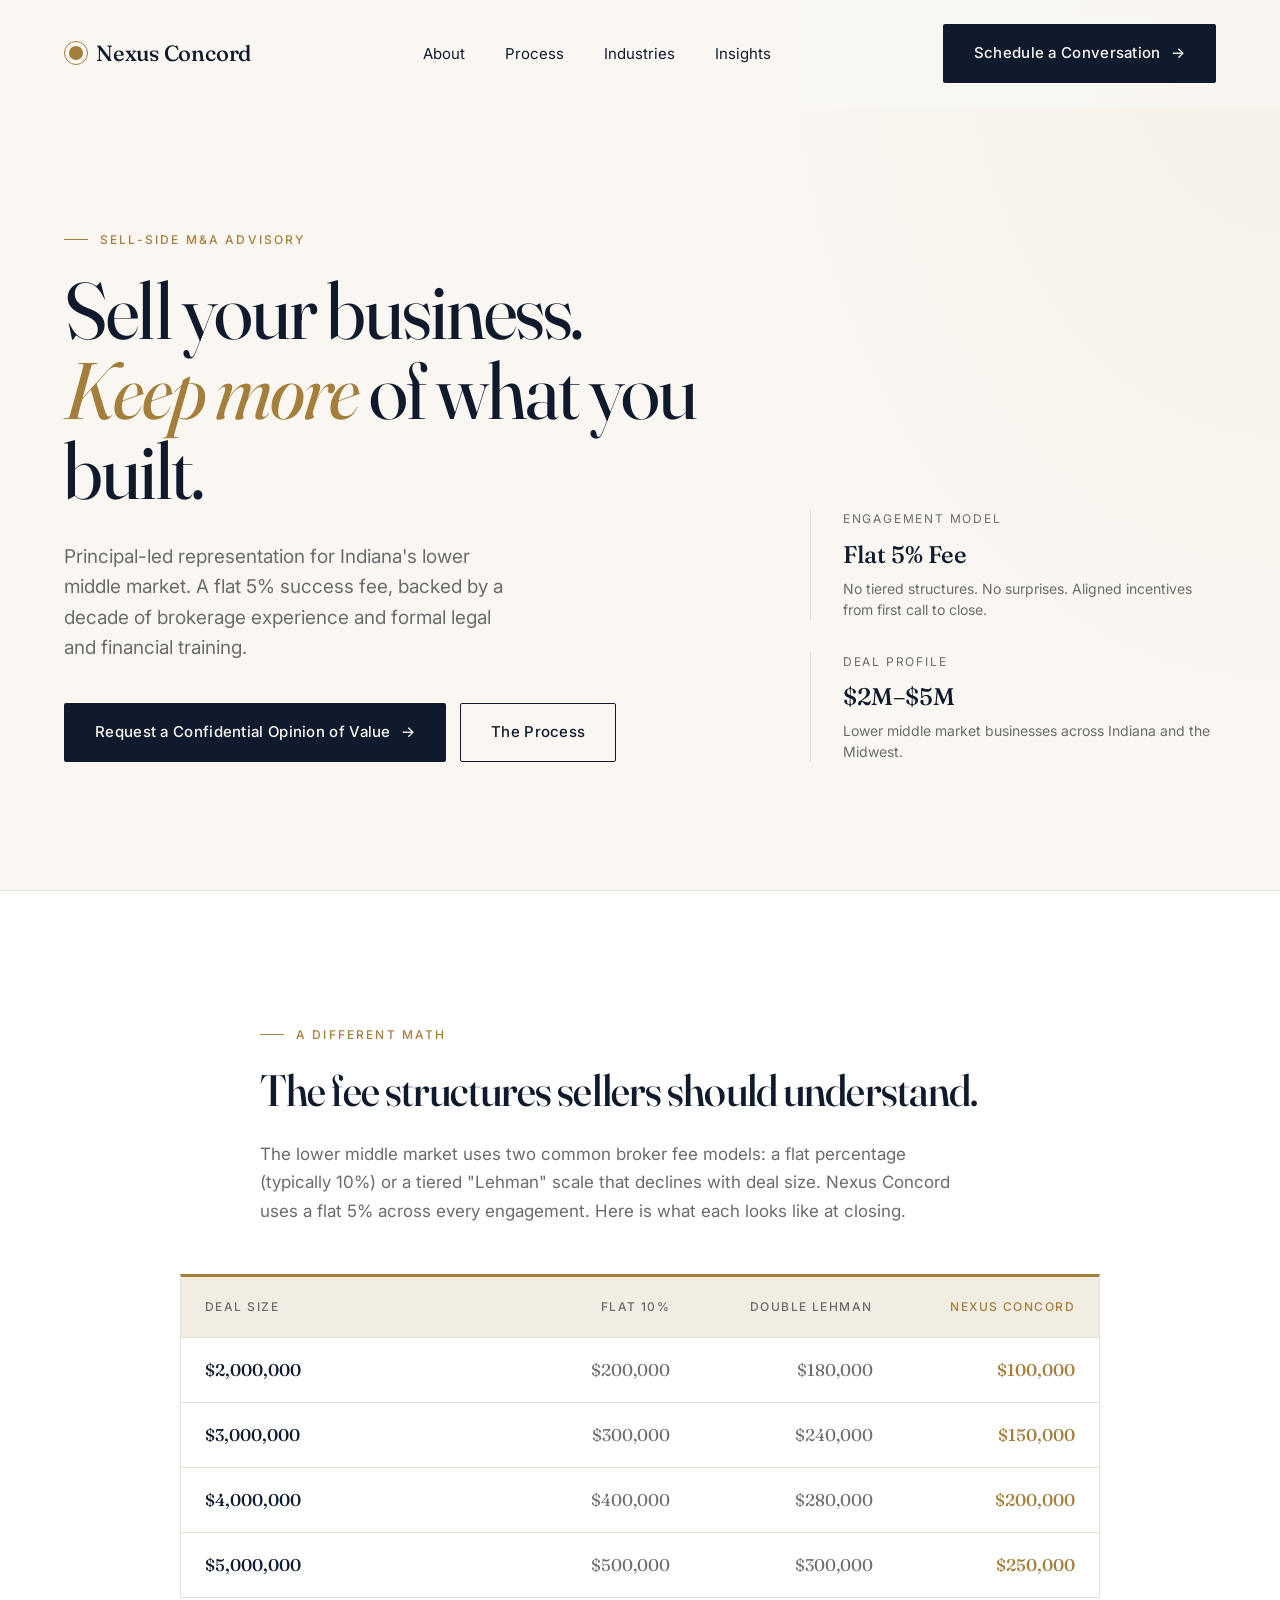
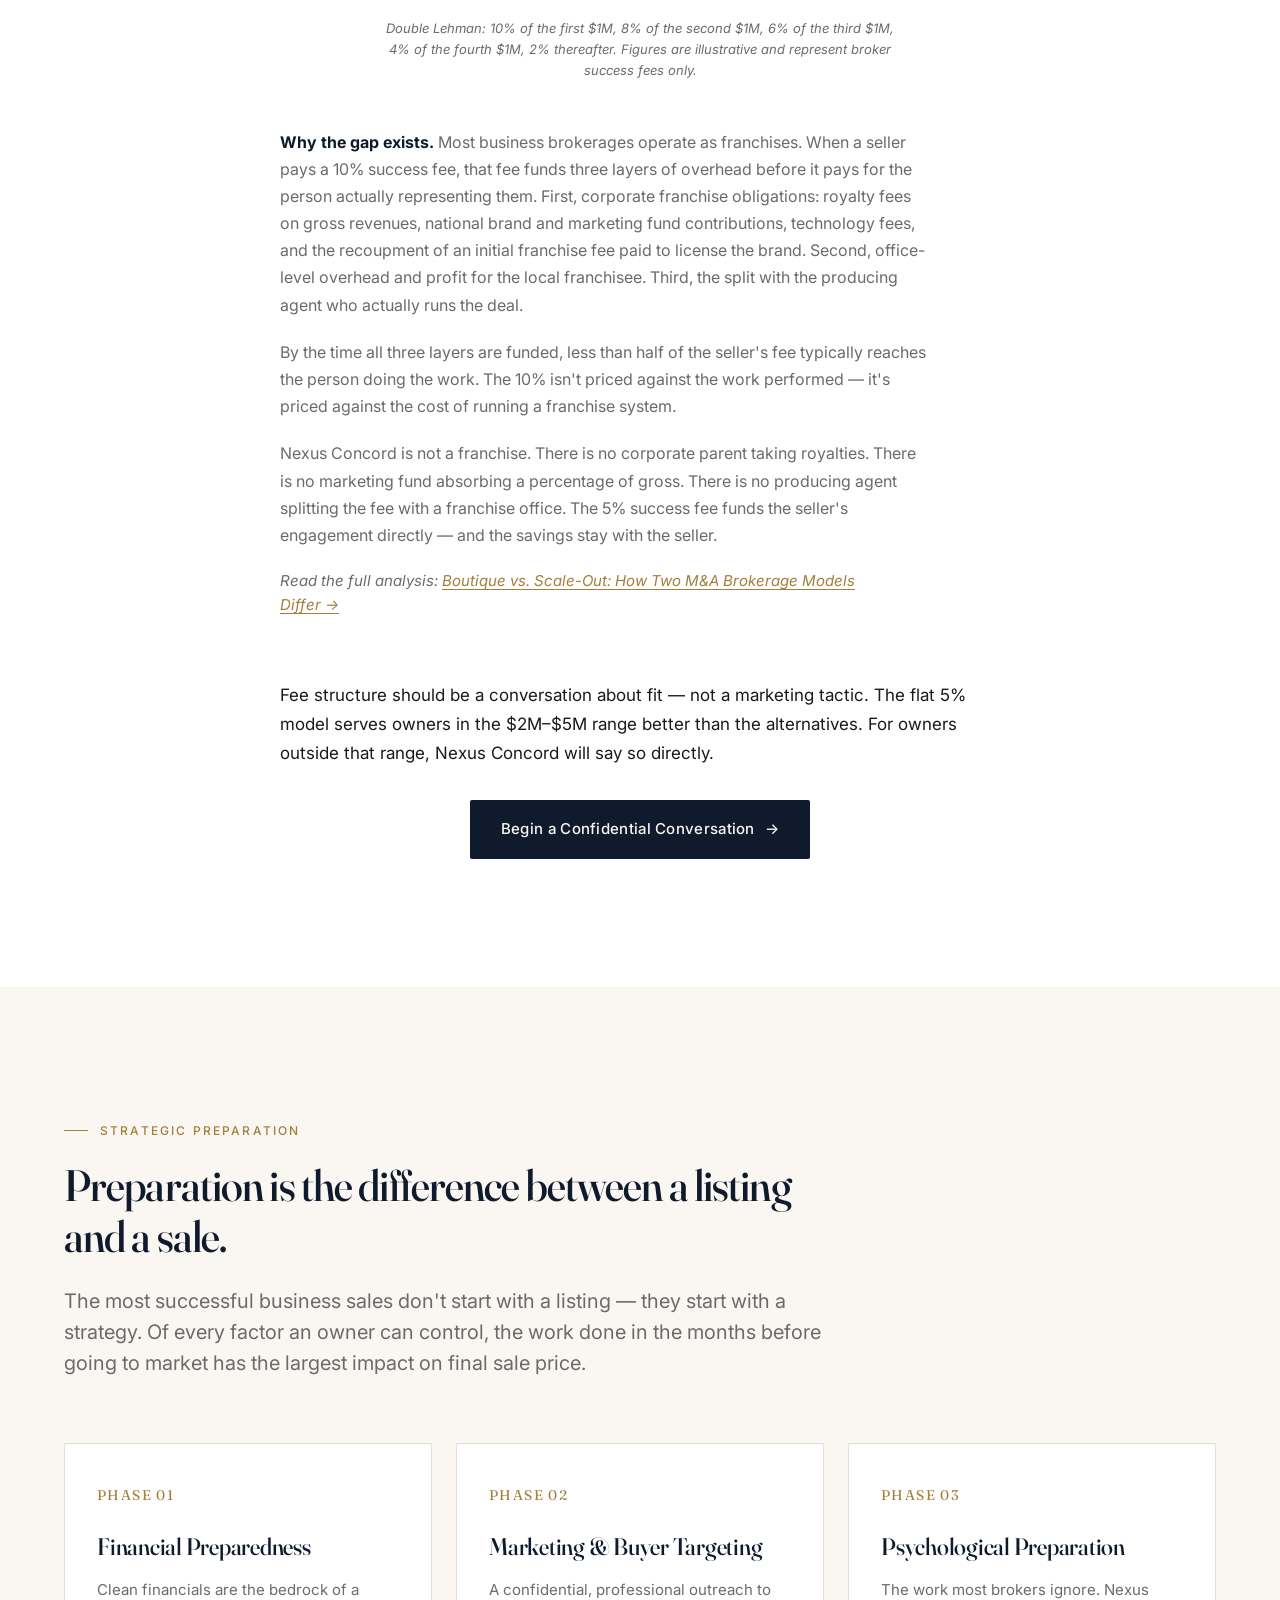
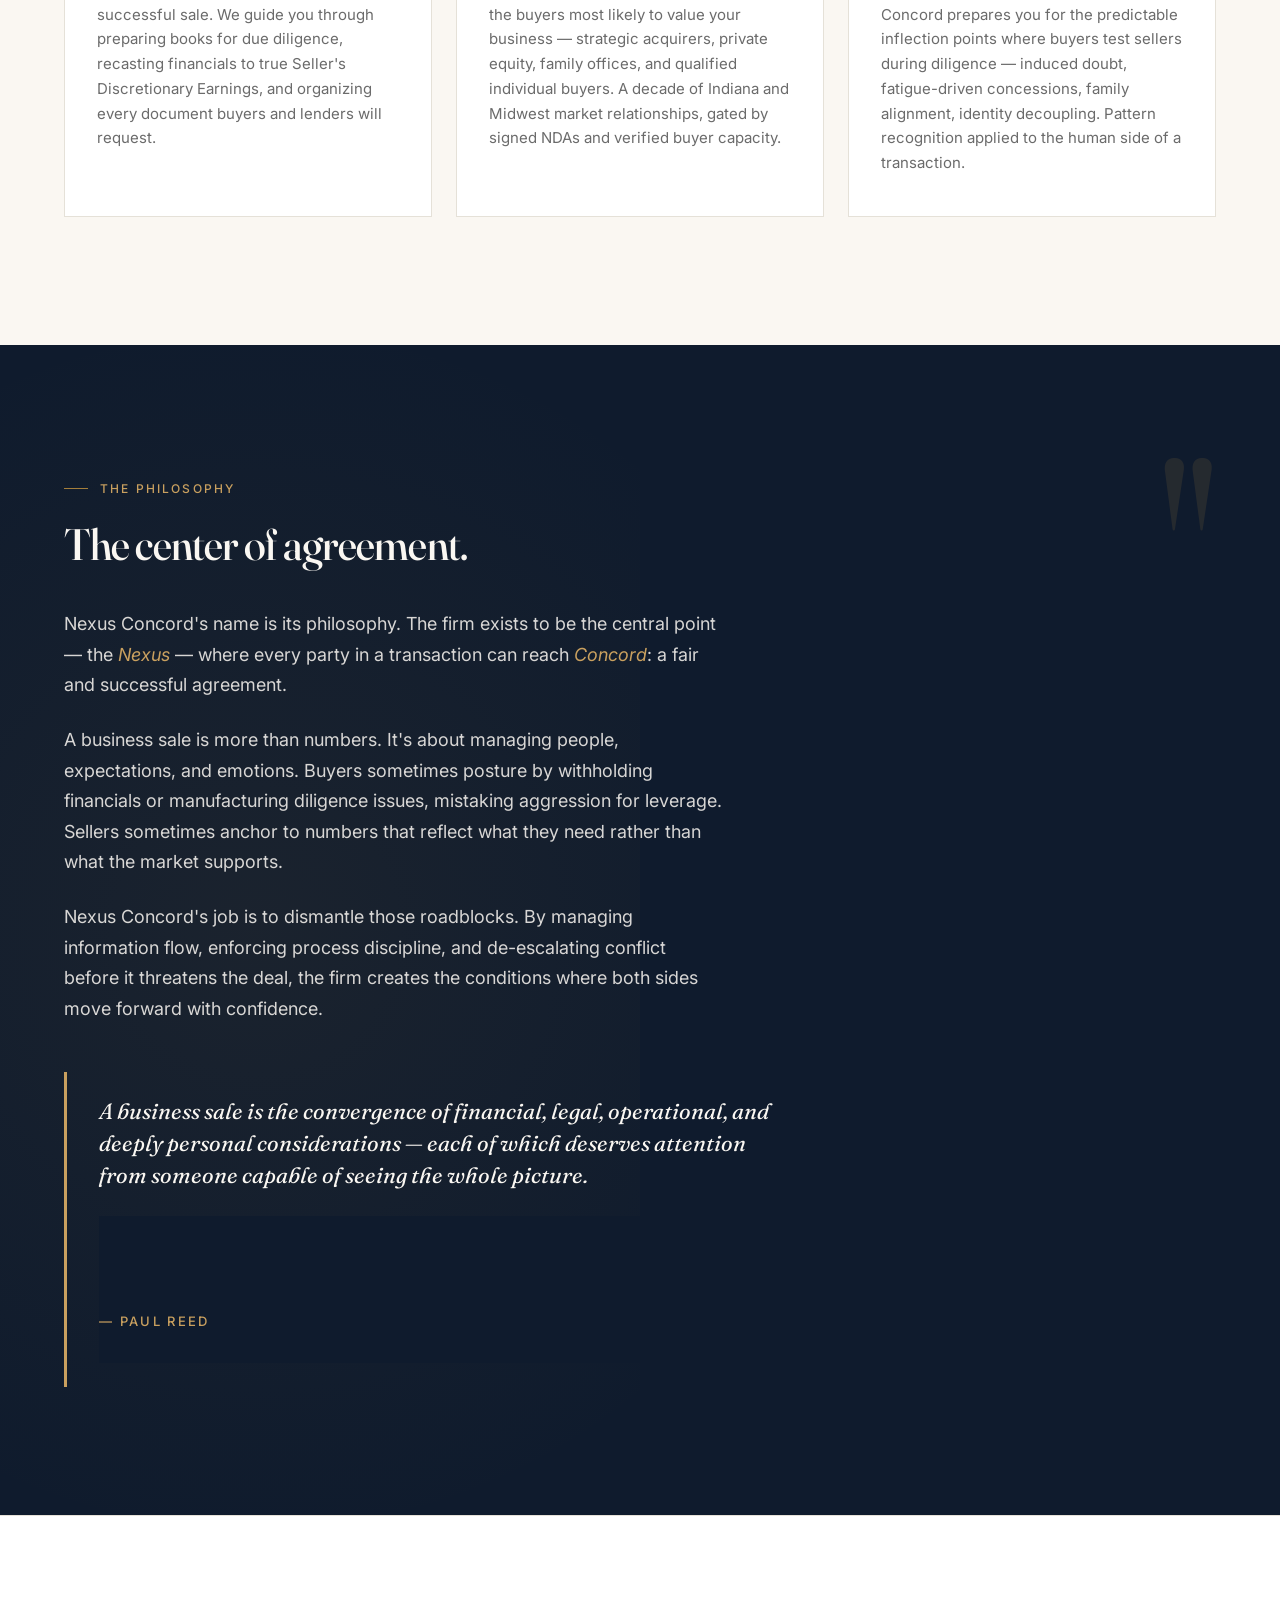
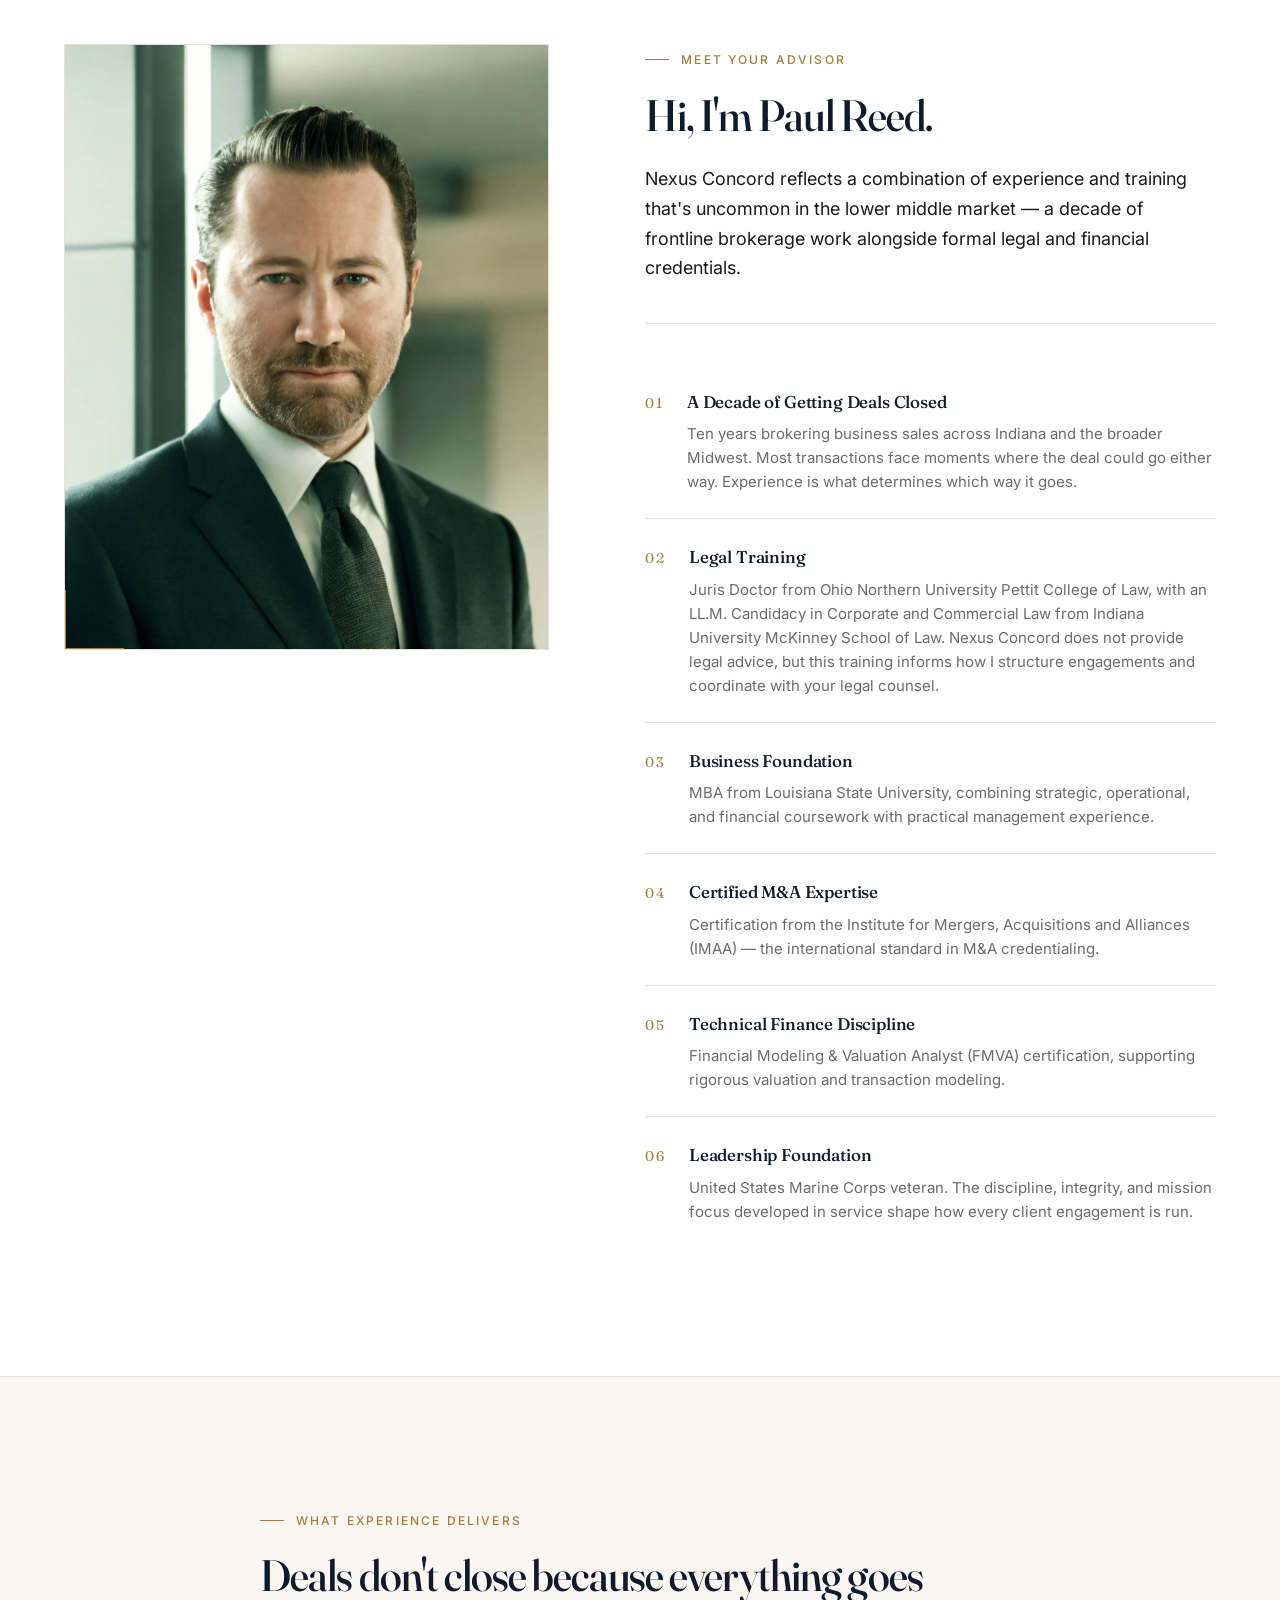
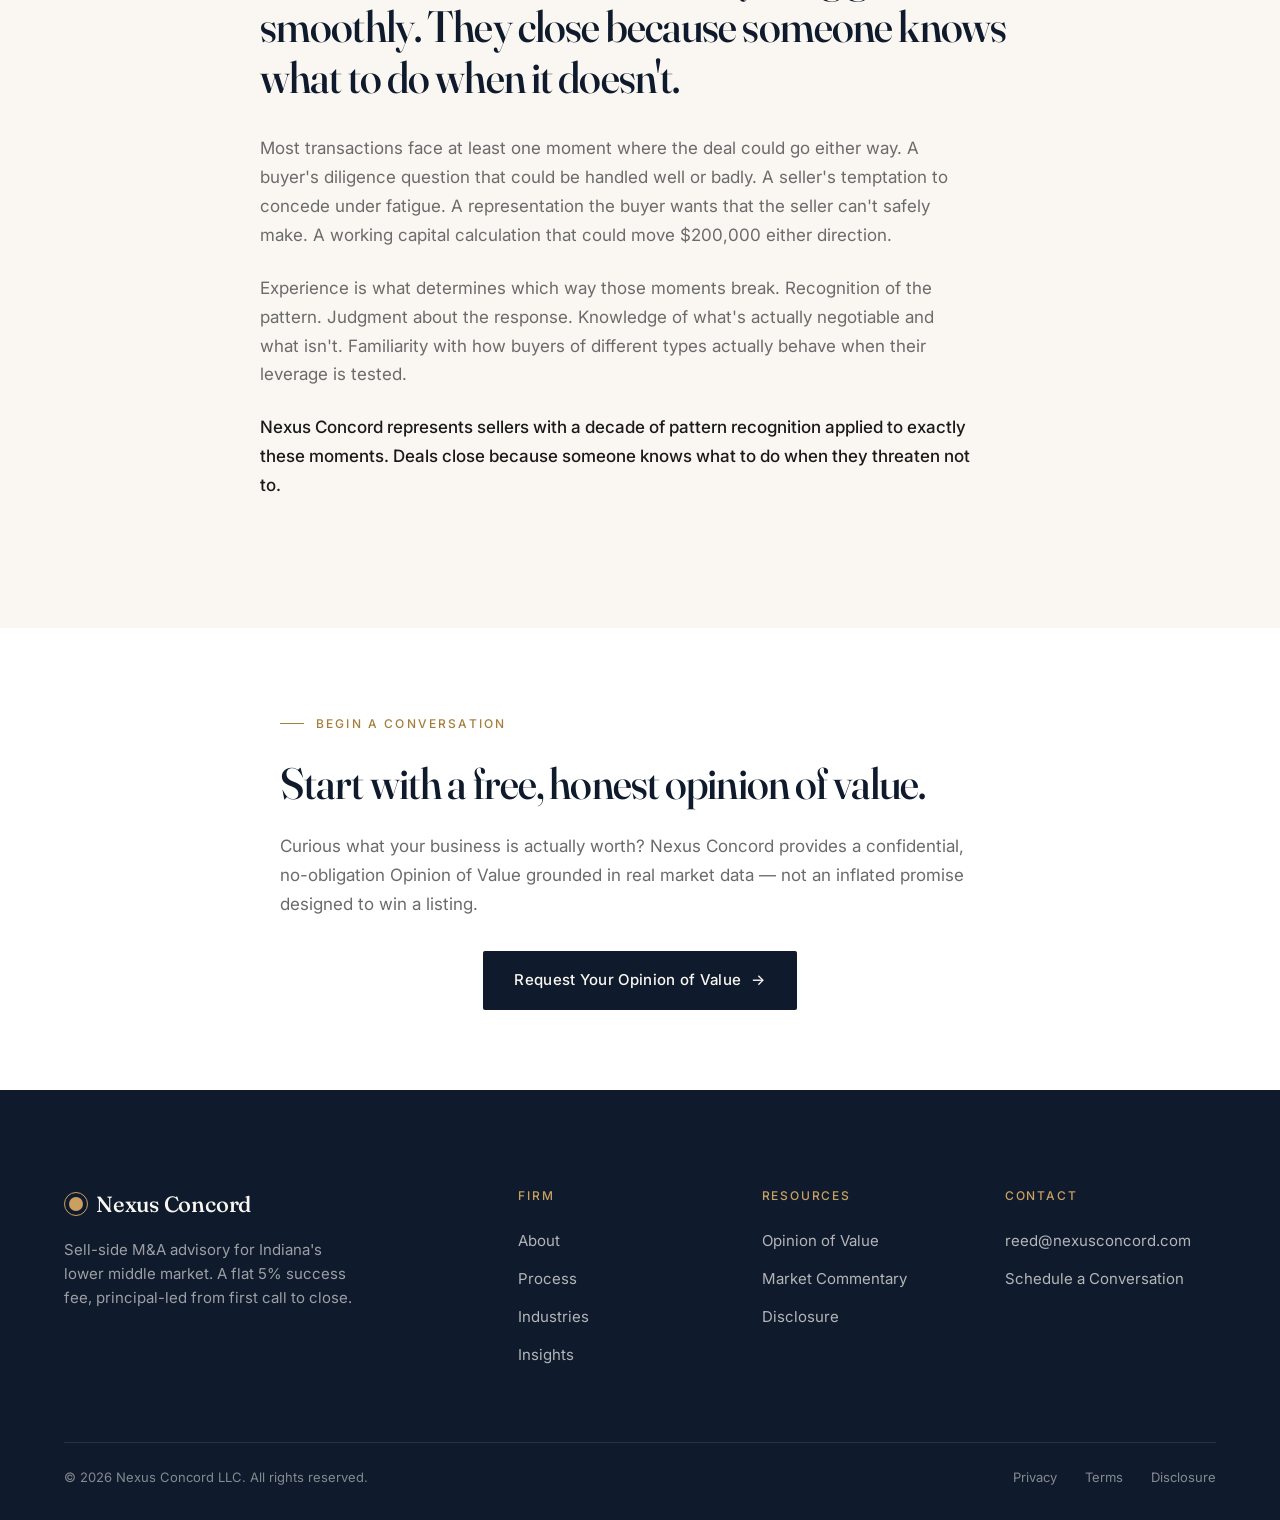
==== index.html @ d7009625 "Update index.html schema update - professional services block - add "image", and "logo"" ====
<!DOCTYPE html>
<html lang="en">
<head>
<meta charset="UTF-8">
<meta name="viewport" content="width=device-width, initial-scale=1.0">
<title>Sell-Side M&A Advisory for Indiana Business Owners | Nexus Concord</title>
<meta name="description" content="Principal-led M&A advisory for Indiana business owners. A flat 5% success fee, backed by a decade of brokerage experience and formal legal and financial training.">

<meta property="og:title" content="Nexus Concord — Sell-Side M&A Advisory">
<meta property="og:description" content="Principal-led M&A advisory for Indiana business owners. Flat 5% success fee.">
<meta property="og:type" content="website">
<meta property="og:url" content="https://www.nexusconcord.com">

<script type="application/ld+json">
{
  "@context": "https://schema.org",
  "@type": "ProfessionalService",
  "name": "Nexus Concord",
  "description": "Sell-side M&A advisory firm serving Indiana and the Midwest lower middle market.",
  "url": "https://www.nexusconcord.com",
  "areaServed": { "@type": "State", "name": "Indiana" },
  "founder": { "@type": "Person", "name": "Paul Reed", "jobTitle": "Founder & Principal Advisor" }
}
</script>

<link rel="preconnect" href="https://fonts.googleapis.com">
<link rel="preconnect" href="https://fonts.gstatic.com" crossorigin>
<link href="https://fonts.googleapis.com/css2?family=Fraunces:opsz,wght@9..144,400;9..144,500;9..144,600&family=Inter:wght@400;500;600&display=swap" rel="stylesheet">
<link rel="stylesheet" href="styles.css">

<style>
  .hero {
    padding-top: calc(var(--space-3xl) + 2rem);
    padding-bottom: var(--space-2xl);
    background: var(--cream);
    position: relative;
    overflow: hidden;
  }
  .hero::before {
    content: "";
    position: absolute;
    top: 0; right: 0;
    width: 50%;
    height: 100%;
    background: radial-gradient(ellipse at top right, rgba(164, 126, 59, 0.06), transparent 60%);
    pointer-events: none;
  }
  .hero-grid {
    display: grid;
    grid-template-columns: 1fr;
    gap: var(--space-lg);
    align-items: end;
    position: relative;
  }
  @media (min-width: 968px) {
    .hero-grid { grid-template-columns: 1.6fr 1fr; gap: var(--space-xl); }
  }
  .hero-headline {
    font-family: 'Fraunces', Georgia, serif;
    font-size: clamp(2.75rem, 6.5vw, 5rem);
    font-weight: 400;
    letter-spacing: -0.025em;
    line-height: 1;
    margin-bottom: 2rem;
    color: var(--navy);
  }
  .hero-headline em {
    font-style: italic;
    color: var(--brass);
    font-weight: 400;
  }
  .hero-subhead {
    font-size: clamp(1.0625rem, 1.5vw, 1.1875rem);
    line-height: 1.6;
    color: var(--text-muted);
    max-width: 38ch;
    margin-bottom: 2.5rem;
  }
  .hero-buttons { display: flex; flex-wrap: wrap; gap: 0.875rem; }
  .hero-meta {
    border-left: 1px solid var(--border);
    padding-left: 2rem;
    align-self: end;
  }
  .hero-meta-label {
    font-size: 0.75rem;
    text-transform: uppercase;
    letter-spacing: 0.15em;
    color: var(--text-muted);
    margin-bottom: 0.75rem;
    display: block;
  }
  .hero-meta-value {
    font-family: 'Fraunces', serif;
    font-size: 1.5rem;
    color: var(--navy);
    font-weight: 500;
    line-height: 1.2;
    margin-bottom: 0.5rem;
  }
  .hero-meta-detail { font-size: 0.875rem; color: var(--text-muted); line-height: 1.5; }
  .hero-meta + .hero-meta { margin-top: 2rem; }

  .five-percent { background: var(--white); border-top: 1px solid var(--border); }
  .five-percent-grid {
    display: grid;
    grid-template-columns: 1fr;
    gap: var(--space-lg);
    align-items: center;
  }
  @media (min-width: 968px) {
    .five-percent-grid { grid-template-columns: 1.2fr 1fr; gap: var(--space-xl); }
  }

  .calc-card {
    background: var(--cream);
    border: 1px solid var(--border);
    border-top: 3px solid var(--brass);
    padding: 2.5rem 2rem;
  }
  @media (min-width: 768px) { .calc-card { padding: 3rem 2.5rem; } }
  .calc-card-label {
    font-size: 0.75rem;
    text-transform: uppercase;
    letter-spacing: 0.18em;
    color: var(--brass);
    margin-bottom: 0.5rem;
  }
  .calc-card-title {
    font-family: 'Fraunces', serif;
    font-size: 1.75rem;
    color: var(--navy);
    margin-bottom: 2rem;
    font-weight: 500;
  }
  .calc-row {
    display: flex;
    justify-content: space-between;
    align-items: baseline;
    padding: 1rem 0;
    border-bottom: 1px solid var(--border);
  }
  .calc-row:last-of-type { border-bottom: none; }
  .calc-row-label { font-size: 0.9375rem; color: var(--text-muted); }
  .calc-row-value {
    font-family: 'Fraunces', serif;
    font-size: 1.5rem;
    font-weight: 500;
    color: var(--navy);
    letter-spacing: -0.01em;
  }
  .calc-row.highlight .calc-row-value { color: var(--brass); }
  .calc-footer {
    margin-top: 1.5rem;
    padding-top: 1.5rem;
    border-top: 2px solid var(--navy);
    text-align: center;
  }
  .calc-footer-amount {
    font-family: 'Fraunces', serif;
    font-size: 2.25rem;
    color: var(--navy);
    font-weight: 500;
    line-height: 1;
    margin-bottom: 0.5rem;
  }
  .calc-footer-text { font-size: 0.875rem; color: var(--text-muted); }

  .preparation { background: var(--cream); }
  .preparation-header { max-width: 760px; margin-bottom: var(--space-lg); }
  .phase-grid {
    display: grid;
    grid-template-columns: 1fr;
    gap: 1.5rem;
  }
  @media (min-width: 768px) { .phase-grid { grid-template-columns: repeat(3, 1fr); } }

  .phase-card {
    background: var(--white);
    border: 1px solid var(--border);
    padding: 2.5rem 2rem;
    transition: all 0.3s var(--ease);
    position: relative;
    overflow: hidden;
  }
  .phase-card::before {
    content: "";
    position: absolute;
    top: 0; left: 0;
    width: 100%; height: 2px;
    background: var(--brass);
    transform: scaleX(0);
    transform-origin: left;
    transition: transform 0.4s var(--ease);
  }
  .phase-card:hover {
    transform: translateY(-4px);
    box-shadow: 0 20px 40px -20px rgba(15, 27, 45, 0.15);
  }
  .phase-card:hover::before { transform: scaleX(1); }
  .phase-number {
    font-family: 'Fraunces', serif;
    font-size: 0.875rem;
    color: var(--brass);
    letter-spacing: 0.1em;
    margin-bottom: 1.5rem;
    display: block;
  }
  .phase-title { margin-bottom: 1rem; }
  .phase-card p { font-size: 0.9375rem; line-height: 1.65; color: var(--text-muted); }

  .philosophy {
    background: var(--navy);
    color: var(--cream);
    position: relative;
    overflow: hidden;
  }
  .philosophy::before {
    content: "";
    position: absolute;
    top: -50%; left: -10%;
    width: 60%; height: 200%;
    background: radial-gradient(circle, rgba(164, 126, 59, 0.08), transparent 50%);
    pointer-events: none;
  }
  .philosophy h2 { color: var(--cream); margin-bottom: 2.5rem; }
  .philosophy .eyebrow { color: var(--brass-light); }
  .philosophy-content {
    max-width: 720px;
    position: relative;
    z-index: 1;
  }
  .philosophy-content p {
    font-size: 1.125rem;
    line-height: 1.7;
    color: rgba(250, 247, 242, 0.85);
    margin-bottom: 1.5rem;
    max-width: 60ch;
  }
  .philosophy-content p:last-child { margin-bottom: 0; }
  .philosophy-content em { color: var(--brass-light); font-style: italic; }
  .philosophy-mark {
    font-family: 'Fraunces', serif;
    font-size: 8rem;
    color: var(--brass);
    opacity: 0.15;
    line-height: 1;
    position: absolute;
    top: var(--space-xl);
    right: 2rem;
    pointer-events: none;
    user-select: none;
  }
  @media (min-width: 768px) { .philosophy-mark { font-size: 14rem; right: 4rem; } }

  .advisor { background: var(--white); border-top: 1px solid var(--border); }
  .advisor-grid {
    display: grid;
    grid-template-columns: 1fr;
    gap: var(--space-lg);
  }
  @media (min-width: 968px) {
    .advisor-grid { grid-template-columns: 0.85fr 1fr; gap: var(--space-xl); align-items: start; }
  }
  .advisor-photo {
    aspect-ratio: 4 / 5;
    background: linear-gradient(135deg, var(--cream-warm), var(--border));
    border: 1px solid var(--border);
    position: relative;
    overflow: hidden;
  }
  .advisor-photo::before {
    content: "";
    position: absolute;
    bottom: -1px; left: -1px;
    width: 60px; height: 60px;
    border-bottom: 2px solid var(--brass);
    border-left: 2px solid var(--brass);
  }
  .advisor h2 { margin-bottom: 1.5rem; }
  .advisor-lead {
    font-size: 1.125rem;
    line-height: 1.65;
    color: var(--text);
    margin-bottom: 2.5rem;
    padding-bottom: 2.5rem;
    border-bottom: 1px solid var(--border);
    max-width: 56ch;
  }
  .credentials { list-style: none; counter-reset: cred; }
  .credential {
    display: grid;
    grid-template-columns: auto 1fr;
    gap: 1.5rem;
    padding: 1.5rem 0;
    border-bottom: 1px solid var(--border);
    counter-increment: cred;
  }
  .credential:last-child { border-bottom: none; }
  .credential::before {
    content: "0" counter(cred);
    font-family: 'Fraunces', serif;
    font-size: 0.875rem;
    color: var(--brass);
    letter-spacing: 0.1em;
    padding-top: 0.25rem;
  }
  .credential-title {
    font-family: 'Fraunces', serif;
    font-size: 1.0625rem;
    font-weight: 500;
    color: var(--navy);
    margin-bottom: 0.4rem;
    letter-spacing: -0.01em;
  }
  .credential p { font-size: 0.9375rem; line-height: 1.6; color: var(--text-muted); max-width: 60ch; }

  .cta {
    background: var(--cream);
    text-align: center;
    padding: var(--space-2xl) 0;
    border-top: 1px solid var(--border);
  }
  @media (min-width: 768px) { .cta { padding: var(--space-3xl) 0; } }
  .cta-inner { max-width: 640px; margin: 0 auto; padding: 0 1.5rem; }
  .cta h2 { margin-bottom: 1.5rem; }
  .cta p {
    font-size: 1.125rem;
    color: var(--text-muted);
    line-height: 1.6;
    margin: 0 auto 2.5rem;
    max-width: 52ch;
  }

  .hero-headline, .hero-subhead, .hero-buttons, .hero-meta {
    opacity: 0;
    transform: translateY(16px);
    animation: fadeUp 1s var(--ease) forwards;
  }
  .hero .eyebrow { animation: fadeUp 0.8s var(--ease) forwards; }
  .hero-headline { animation-delay: 0.1s; }
  .hero-subhead { animation-delay: 0.25s; }
  .hero-buttons { animation-delay: 0.4s; }
  .hero-meta { animation-delay: 0.5s; }
  .hero-meta:nth-of-type(2) { animation-delay: 0.6s; }
  @keyframes fadeUp { to { opacity: 1; transform: translateY(0); } }
</style>
<!-- Schema Markup for AI Search & SEO -->
<script type="application/ld+json">
{
  "@context": "https://schema.org",
  "@graph": [
    {
      "@type": "ProfessionalService",
      "@id": "https://www.nexusconcord.com/#organization",
      "name": "Nexus Concord LLC",
      "alternateName": "Nexus Concord",
      "url": "https://www.nexusconcord.com",
      "description": "Boutique sell-side M&A advisory firm serving Indiana business owners in the lower middle market. Flat 5% success fee, principal-led engagements from valuation through closing.",
      "email": "reed@nexusconcord.com",
      "image": "https://www.nexusconcord.com/logo-mark-transparent-512.png",
      "logo": "https://www.nexusconcord.com/logo-mark-transparent-512.png",
      "areaServed": [
        {
          "@type": "State",
          "name": "Indiana"
        },
        {
          "@type": "Place",
          "name": "Midwest United States"
        }
      ],
      "hasOfferCatalog": {
        "@type": "OfferCatalog",
        "name": "M&A Advisory Services",
        "itemListElement": [
          {
            "@type": "Offer",
            "itemOffered": {
              "@type": "Service",
              "name": "Sell-Side M&A Advisory",
              "description": "Full sell-side representation for Indiana lower middle market business owners from valuation through closing."
            }
          },
          {
            "@type": "Offer",
            "itemOffered": {
              "@type": "Service",
              "name": "Business Sale Representation",
              "description": "Principal-led representation for owner-operators pursuing a sale of their business."
            }
          },
          {
            "@type": "Offer",
            "itemOffered": {
              "@type": "Service",
              "name": "Opinion of Value",
              "description": "Confidential valuation grounded in real comparable transactions, provided at no cost during initial engagement."
            }
          },
          {
            "@type": "Offer",
            "itemOffered": {
              "@type": "Service",
              "name": "Pre-Sale Preparation",
              "description": "Structured pre-market work on financial recasting, operational documentation, and due diligence readiness."
            }
          },
          {
            "@type": "Offer",
            "itemOffered": {
              "@type": "Service",
              "name": "Business Valuation",
              "description": "Formal valuation analysis for owners preparing for a future transaction."
            }
          }
        ]
      },
      "priceRange": "$$$",
      "founder": {
        "@id": "https://www.nexusconcord.com/#founder"
      },
      "makesOffer": {
        "@type": "Offer",
        "description": "Flat 5% success fee at closing. No upfront fees, no hourly billing, no tiered structures.",
        "priceSpecification": {
          "@type": "PriceSpecification",
          "priceCurrency": "USD",
          "description": "5% of transaction value, payable at closing"
        }
      }
    },
    {
      "@type": "Person",
      "@id": "https://www.nexusconcord.com/#founder",
      "name": "Paul Reed",
      "jobTitle": "Founder and Principal Advisor",
      "worksFor": {
        "@id": "https://www.nexusconcord.com/#organization"
      },
      "description": "Founder of Nexus Concord, a boutique sell-side M&A advisory firm in Indiana. A decade of brokerage experience combined with formal legal and financial training.",
      "hasCredential": [
        {
          "@type": "EducationalOccupationalCredential",
          "credentialCategory": "degree",
          "name": "Juris Doctor (JD)",
          "educationalLevel": "Ohio Northern University Pettit College of Law"
        },
        {
          "@type": "EducationalOccupationalCredential",
          "credentialCategory": "degree",
          "name": "Master of Business Administration (MBA)",
          "educationalLevel": "Louisiana State University"
        },
        {
          "@type": "EducationalOccupationalCredential",
          "credentialCategory": "degree",
          "name": "LL.M. in Corporate and Commercial Law",
          "educationalLevel": "Indiana University McKinney School of Law"
        },
        {
          "@type": "EducationalOccupationalCredential",
          "credentialCategory": "certification",
          "name": "Certified M&A Advisor",
          "educationalLevel": "Institute for Mergers, Acquisitions and Alliances (IMAA)"
        },
        {
          "@type": "EducationalOccupationalCredential",
          "credentialCategory": "certification",
          "name": "Financial Modeling & Valuation Analyst (FMVA)"
        }
      ]
    },
    {
      "@type": "WebSite",
      "@id": "https://www.nexusconcord.com/#website",
      "url": "https://www.nexusconcord.com",
      "name": "Nexus Concord",
      "description": "Sell-side M&A advisory for Indiana business owners",
      "publisher": {
        "@id": "https://www.nexusconcord.com/#organization"
      }
    }
  ]
}
</script>
</head>
<body>

<nav class="nav" id="nav">
  <div class="nav-inner">
    <a href="index.html" class="logo">
      <span class="logo-mark"></span>
      <span>Nexus Concord</span>
    </a>
    <ul class="nav-links">
      <li><a href="about.html">About</a></li>
      <li><a href="process.html">Process</a></li>
      <li><a href="industries.html">Industries</a></li>
      <li><a href="insights.html">Insights</a></li>
    </ul>
    <a href="contact.html" class="btn btn-primary nav-cta">
      Schedule a Conversation
      <span class="btn-arrow">→</span>
    </a>
    <button class="menu-toggle" aria-label="Menu" id="menuToggle">
      <span></span><span></span><span></span>
    </button>
  </div>
</nav>

<div class="mobile-menu" id="mobileMenu">
  <a href="about.html">About</a>
  <a href="process.html">Process</a>
  <a href="industries.html">Industries</a>
  <a href="insights.html">Insights</a>
  <a href="contact.html" class="btn btn-primary">Schedule a Conversation</a>
</div>

<section class="hero">
  <div class="container">
    <div class="hero-grid">
      <div class="hero-content">
        <span class="eyebrow">Sell-Side M&amp;A Advisory</span>
        <h1 class="hero-headline">Sell your business. <em>Keep more</em> of what you built.</h1>
        <p class="hero-subhead">Principal-led representation for Indiana's lower middle market. A flat 5% success fee, backed by a decade of brokerage experience and formal legal and financial training.</p>
        <div class="hero-buttons">
          <a href="contact.html" class="btn btn-primary">Request a Confidential Opinion of Value <span class="btn-arrow">→</span></a>
          <a href="process.html" class="btn btn-secondary">The Process</a>
        </div>
      </div>
      <div>
        <div class="hero-meta">
          <span class="hero-meta-label">Engagement Model</span>
          <div class="hero-meta-value">Flat 5% Fee</div>
          <p class="hero-meta-detail">No tiered structures. No surprises. Aligned incentives from first call to close.</p>
        </div>
        <div class="hero-meta">
          <span class="hero-meta-label">Deal Profile</span>
          <div class="hero-meta-value">$2M&ndash;$5M</div>
          <p class="hero-meta-detail">Lower middle market businesses across Indiana and the Midwest.</p>
        </div>
      </div>
    </div>
  </div>
</section>

<section class="five-percent">
  <div class="container">
    <div style="max-width: 760px; margin: 0 auto 3rem auto;" class="reveal">
      <span class="eyebrow">A Different Math</span>
      <h2 style="margin-bottom: 1.5rem;">The fee structures sellers should understand.</h2>
      <p style="font-size: 1.0625rem; line-height: 1.7; color: var(--text-muted);">
        The lower middle market uses two common broker fee models: a flat percentage (typically 10%) or a tiered "Lehman" scale that declines with deal size. Nexus Concord uses a flat 5% across every engagement. Here is what each looks like at closing.
      </p>
    </div>

    <div style="max-width: 920px; margin: 0 auto;" class="reveal">
      <div style="background: var(--white); border: 1px solid var(--border); border-top: 3px solid var(--brass); overflow: hidden;">

        <div style="display: grid; grid-template-columns: 1.3fr 1fr 1fr 1fr; padding: 1.25rem 1.5rem; background: var(--cream-warm); border-bottom: 1px solid var(--border); font-size: 0.75rem; text-transform: uppercase; letter-spacing: 0.12em; color: var(--text-muted); font-weight: 500;">
          <div>Deal Size</div>
          <div style="text-align: right;">Flat 10%</div>
          <div style="text-align: right;">Double Lehman</div>
          <div style="text-align: right; color: var(--brass);">Nexus Concord</div>
        </div>

        <div style="display: grid; grid-template-columns: 1.3fr 1fr 1fr 1fr; padding: 1.125rem 1.5rem; border-bottom: 1px solid var(--border); font-family: 'Fraunces', serif; font-size: 1.0625rem; align-items: center;">
          <div style="color: var(--navy); font-weight: 500;">$2,000,000</div>
          <div style="text-align: right; color: var(--text-muted);">$200,000</div>
          <div style="text-align: right; color: var(--text-muted);">$180,000</div>
          <div style="text-align: right; color: var(--brass); font-weight: 500;">$100,000</div>
        </div>

        <div style="display: grid; grid-template-columns: 1.3fr 1fr 1fr 1fr; padding: 1.125rem 1.5rem; border-bottom: 1px solid var(--border); font-family: 'Fraunces', serif; font-size: 1.0625rem; align-items: center;">
          <div style="color: var(--navy); font-weight: 500;">$3,000,000</div>
          <div style="text-align: right; color: var(--text-muted);">$300,000</div>
          <div style="text-align: right; color: var(--text-muted);">$240,000</div>
          <div style="text-align: right; color: var(--brass); font-weight: 500;">$150,000</div>
        </div>

        <div style="display: grid; grid-template-columns: 1.3fr 1fr 1fr 1fr; padding: 1.125rem 1.5rem; border-bottom: 1px solid var(--border); font-family: 'Fraunces', serif; font-size: 1.0625rem; align-items: center;">
          <div style="color: var(--navy); font-weight: 500;">$4,000,000</div>
          <div style="text-align: right; color: var(--text-muted);">$400,000</div>
          <div style="text-align: right; color: var(--text-muted);">$280,000</div>
          <div style="text-align: right; color: var(--brass); font-weight: 500;">$200,000</div>
        </div>

        <div style="display: grid; grid-template-columns: 1.3fr 1fr 1fr 1fr; padding: 1.125rem 1.5rem; font-family: 'Fraunces', serif; font-size: 1.0625rem; align-items: center;">
          <div style="color: var(--navy); font-weight: 500;">$5,000,000</div>
          <div style="text-align: right; color: var(--text-muted);">$500,000</div>
          <div style="text-align: right; color: var(--text-muted);">$300,000</div>
          <div style="text-align: right; color: var(--brass); font-weight: 500;">$250,000</div>
        </div>

      </div>

      <p style="font-size: 0.8125rem; color: var(--text-muted); font-style: italic; margin-top: 1.25rem; text-align: center; line-height: 1.6; max-width: 64ch; margin-left: auto; margin-right: auto;">
        Double Lehman: 10% of the first $1M, 8% of the second $1M, 6% of the third $1M, 4% of the fourth $1M, 2% thereafter. Figures are illustrative and represent broker success fees only.
      </p>
    </div>

    <div style="max-width: 720px; margin: 3rem auto 0 auto;" class="reveal">
      <p style="font-size: 1rem; line-height: 1.7; color: var(--text-muted); margin-bottom: 1.25rem;">
        <strong style="color: var(--navy);">Why the gap exists.</strong> Most business brokerages operate as franchises. When a seller pays a 10% success fee, that fee funds three layers of overhead before it pays for the person actually representing them. First, corporate franchise obligations: royalty fees on gross revenues, national brand and marketing fund contributions, technology fees, and the recoupment of an initial franchise fee paid to license the brand. Second, office-level overhead and profit for the local franchisee. Third, the split with the producing agent who actually runs the deal.
      </p>
      <p style="font-size: 1rem; line-height: 1.7; color: var(--text-muted); margin-bottom: 1.25rem;">
        By the time all three layers are funded, less than half of the seller's fee typically reaches the person doing the work. The 10% isn't priced against the work performed &mdash; it's priced against the cost of running a franchise system.
      </p>
      <p style="font-size: 1rem; line-height: 1.7; color: var(--text-muted); margin-bottom: 1.25rem;">
        Nexus Concord is not a franchise. There is no corporate parent taking royalties. There is no marketing fund absorbing a percentage of gross. There is no producing agent splitting the fee with a franchise office. The 5% success fee funds the seller's engagement directly &mdash; and the savings stay with the seller.
      </p>
      <p style="font-size: 0.9375rem; line-height: 1.6; color: var(--text-muted); font-style: italic; margin-bottom: 0;">
        Read the full analysis: <a href="insights/boutique-vs-scale-out.html" style="color: var(--brass); text-decoration: underline; text-underline-offset: 3px;">Boutique vs. Scale-Out: How Two M&amp;A Brokerage Models Differ →</a>
      </p>
    </div>
    <div style="max-width: 720px; margin: 4rem auto 0 auto;" class="reveal">
      <p style="font-size: 1.0625rem; line-height: 1.7; color: var(--text); margin-bottom: 2rem;">
        Fee structure should be a conversation about fit &mdash; not a marketing tactic. The flat 5% model serves owners in the $2M&ndash;$5M range better than the alternatives. For owners outside that range, Nexus Concord will say so directly.
      </p>
      <div style="text-align: center;">
        <a href="contact.html" class="btn btn-primary">
          Begin a Confidential Conversation
          <span class="btn-arrow">&rarr;</span>
        </a>
      </div>
    </div>
</section>

<section class="preparation">
  <div class="container">
    <div class="preparation-header reveal">
      <span class="eyebrow">Strategic Preparation</span>
      <h2>Preparation is the difference between a listing and a sale.</h2>
      <p class="lead" style="margin-top: 1.5rem;">The most successful business sales don't start with a listing — they start with a strategy. Of every factor an owner can control, the work done in the months before going to market has the largest impact on final sale price.</p>
    </div>

    <div class="phase-grid">
      <article class="phase-card reveal">
        <span class="phase-number">PHASE 01</span>
        <h3 class="phase-title">Financial Preparedness</h3>
        <p>Clean financials are the bedrock of a successful sale. We guide you through preparing books for due diligence, recasting financials to true Seller's Discretionary Earnings, and organizing every document buyers and lenders will request.</p>
      </article>

      <article class="phase-card reveal">
        <span class="phase-number">PHASE 02</span>
        <h3 class="phase-title">Marketing &amp; Buyer Targeting</h3>
        <p>A confidential, professional outreach to the buyers most likely to value your business — strategic acquirers, private equity, family offices, and qualified individual buyers. A decade of Indiana and Midwest market relationships, gated by signed NDAs and verified buyer capacity.</p>
      </article>

     <article class="phase-card reveal">
        <span class="phase-number">PHASE 03</span>
        <h3 class="phase-title">Psychological Preparation</h3>
        <p>The work most brokers ignore. Nexus Concord prepares you for the predictable inflection points where buyers test sellers during diligence — induced doubt, fatigue-driven concessions, family alignment, identity decoupling. Pattern recognition applied to the human side of a transaction.</p>
      </article>
    </div>
  </div>
</section>

<section class="philosophy">
  <div class="philosophy-mark">"</div>
  <div class="container">
    <div class="philosophy-content reveal">
      <span class="eyebrow">The Philosophy</span>
      <h2>The center of agreement.</h2>

      <p>Nexus Concord's name is its philosophy. The firm exists to be the central point — the <em>Nexus</em> — where every party in a transaction can reach <em>Concord</em>: a fair and successful agreement.</p>

      <p>A business sale is more than numbers. It's about managing people, expectations, and emotions. Buyers sometimes posture by withholding financials or manufacturing diligence issues, mistaking aggression for leverage. Sellers sometimes anchor to numbers that reflect what they need rather than what the market supports.</p>

      <p>Nexus Concord's job is to dismantle those roadblocks. By managing information flow, enforcing process discipline, and de-escalating conflict before it threatens the deal, the firm creates the conditions where both sides move forward with confidence.</p>

      <blockquote style="border-left: 3px solid var(--brass-light); padding: 1.5rem 0 1.5rem 2rem; margin: 3rem 0 0 0; font-family: 'Fraunces', Georgia, serif; font-size: 1.375rem; line-height: 1.45; color: var(--cream); font-style: italic; max-width: 56ch;">
        A business sale is the convergence of financial, legal, operational, and deeply personal considerations — each of which deserves attention from someone capable of seeing the whole picture.
        <footer style="margin-top: 1.5rem; font-family: 'Inter', sans-serif; font-style: normal; font-size: 0.8125rem; letter-spacing: 0.18em; text-transform: uppercase; color: var(--brass-light); font-weight: 500;">— Paul Reed</footer>
      </blockquote>

    </div>
  </div>
</section>
<section class="advisor">
  <div class="container">
    <div class="advisor-grid">
      <div class="advisor-photo reveal" aria-label="Paul Reed, Founder">
  <img src="paul-reed.jpg" alt="Paul Reed, Founder of Nexus Concord" style="width: 100%; height: 100%; object-fit: cover; display: block;">
</div>

      <div class="reveal">
        <span class="eyebrow">Meet Your Advisor</span>
        <h2>Hi, I'm Paul Reed.</h2>
        <p class="advisor-lead">Nexus Concord reflects a combination of experience and training that's uncommon in the lower middle market — a decade of frontline brokerage work alongside formal legal and financial credentials.</p>

        <ol class="credentials">
          <li class="credential"><div><div class="credential-title">A Decade of Getting Deals Closed</div><p>Ten years brokering business sales across Indiana and the broader Midwest. Most transactions face moments where the deal could go either way. Experience is what determines which way it goes.</p></div></li>
          <li class="credential"><div><div class="credential-title">Legal Training</div><p>Juris Doctor from Ohio Northern University Pettit College of Law, with an LL.M. Candidacy in Corporate and Commercial Law from Indiana University McKinney School of Law. Nexus Concord does not provide legal advice, but this training informs how I structure engagements and coordinate with your legal counsel.</p></div></li>
          <li class="credential"><div><div class="credential-title">Business Foundation</div><p>MBA from Louisiana State University, combining strategic, operational, and financial coursework with practical management experience.</p></div></li>
          <li class="credential"><div><div class="credential-title">Certified M&amp;A Expertise</div><p>Certification from the Institute for Mergers, Acquisitions and Alliances (IMAA) — the international standard in M&amp;A credentialing.</p></div></li>
          <li class="credential"><div><div class="credential-title">Technical Finance Discipline</div><p>Financial Modeling &amp; Valuation Analyst (FMVA) certification, supporting rigorous valuation and transaction modeling.</p></div></li>          <li class="credential"><div><div class="credential-title">Leadership Foundation</div><p>United States Marine Corps veteran. The discipline, integrity, and mission focus developed in service shape how every client engagement is run.</p></div></li>
        </ol>
      </div>
    </div>
  </div>
</section>

  <!-- What Experience Delivers -->
  <section class="experience-delivers" style="padding: var(--space-2xl) 0; background: var(--cream); border-top: 1px solid var(--border);">
    <div class="container">
      <div style="max-width: 760px; margin: 0 auto;" class="reveal">
        <span class="eyebrow">What Experience Delivers</span>
        <h2 style="margin-bottom: 2rem;">Deals don't close because everything goes smoothly. They close because someone knows what to do when it doesn't.</h2>
      </div>

      <div style="max-width: 760px; margin: 0 auto;" class="reveal">
        <p style="font-size: 1.0625rem; line-height: 1.7; color: var(--text-muted); margin-bottom: 1.5rem;">
          Most transactions face at least one moment where the deal could go either way. A buyer's diligence question that could be handled well or badly. A seller's temptation to concede under fatigue. A representation the buyer wants that the seller can't safely make. A working capital calculation that could move $200,000 either direction.
        </p>
        <p style="font-size: 1.0625rem; line-height: 1.7; color: var(--text-muted); margin-bottom: 1.5rem;">
          Experience is what determines which way those moments break. Recognition of the pattern. Judgment about the response. Knowledge of what's actually negotiable and what isn't. Familiarity with how buyers of different types actually behave when their leverage is tested.
        </p>
        <p style="font-size: 1.0625rem; line-height: 1.7; color: var(--text); margin-bottom: 0; font-weight: 500;">
          Nexus Concord represents sellers with a decade of pattern recognition applied to exactly these moments. Deals close because someone knows what to do when they threaten not to.
        </p>
      </div>
    </div>
  </section>
  
<section style="background: var(--white); padding: 5rem 2rem;">
  <div style="max-width: 720px; margin: 0 auto;" class="reveal">
    <span class="eyebrow" style="color: var(--brass); display: inline-block; margin-bottom: 1.5rem;">Begin a Conversation</span>
    <h2 style="color: var(--navy); margin-bottom: 1.5rem; font-size: clamp(2rem, 4vw, 2.75rem); line-height: 1.15;">Start with a free, honest opinion of value.</h2>
    <p style="color: var(--text-muted); font-size: 1.0625rem; line-height: 1.7; margin-bottom: 2rem;">Curious what your business is actually worth? Nexus Concord provides a confidential, no-obligation Opinion of Value grounded in real market data &mdash; not an inflated promise designed to win a listing.</p>
    <div style="text-align: center;">
      <a href="contact.html" class="btn btn-primary">Request Your Opinion of Value <span class="btn-arrow">&rarr;</span></a>
    </div>
  </div>
</section>
  
<footer>
  <div class="container">
    <div class="footer-grid">
      <div class="footer-brand">
        <a href="index.html" class="logo"><span class="logo-mark"></span><span>Nexus Concord</span></a>
        <p>Sell-side M&amp;A advisory for Indiana's lower middle market. A flat 5% success fee, principal-led from first call to close.</p>
      </div>
      <div class="footer-col">
        <h4>Firm</h4>
        <ul>
          <li><a href="about.html">About</a></li>
          <li><a href="process.html">Process</a></li>
          <li><a href="industries.html">Industries</a></li>
          <li><a href="insights.html">Insights</a></li>
        </ul>
      </div>
      <div class="footer-col">
        <h4>Resources</h4>
        <ul>
          <li><a href="contact.html">Opinion of Value</a></li>
          <li><a href="insights.html">Market Commentary</a></li>
          <li><a href="disclosure.html">Disclosure</a></li>
        </ul>
      </div>
      <div class="footer-col">
        <h4>Contact</h4>
        <ul>
          <li><a href="mailto:reed@nexusconcord.com">reed@nexusconcord.com</a></li>
          <li><a href="contact.html">Schedule a Conversation</a></li>
        </ul>
      </div>
    </div>
    <div class="footer-bottom">
      <div>© 2026 Nexus Concord LLC. All rights reserved.</div>
      <div class="footer-legal">
        <a href="privacy.html">Privacy</a>
        <a href="terms.html">Terms</a>
        <a href="disclosure.html">Disclosure</a>
      </div>
    </div>
  </div>
</footer>

<script>
  const nav = document.getElementById('nav');
  window.addEventListener('scroll', () => {
    if (window.scrollY > 20) nav.classList.add('scrolled');
    else nav.classList.remove('scrolled');
  });

  const io = new IntersectionObserver((entries) => {
    entries.forEach((entry) => {
      if (entry.isIntersecting) { entry.target.classList.add('visible'); io.unobserve(entry.target); }
    });
  }, { threshold: 0.12, rootMargin: '0px 0px -60px 0px' });
  document.querySelectorAll('.reveal').forEach(el => io.observe(el));

  const menuToggle = document.getElementById('menuToggle');
  const mobileMenu = document.getElementById('mobileMenu');
  menuToggle?.addEventListener('click', () => mobileMenu.classList.toggle('open'));
  mobileMenu?.querySelectorAll('a').forEach(a => a.addEventListener('click', () => mobileMenu.classList.remove('open')));
</script>

</body>
</html>
---- styles.css ----
/* ---------------- DESIGN TOKENS ---------------- */
:root {
  --navy: #0F1B2D;
  --navy-soft: #1C2D44;
  --brass: #A47E3B;
  --brass-light: #C9A05F;
  --cream: #FAF7F2;
  --cream-warm: #F2EDE3;
  --white: #FFFFFF;
  --text: #1A1A1A;
  --text-muted: #6B6B6B;
  --border: #E5E1D8;

  --max-width: 1280px;
  --reading-width: 720px;

  --space-xs: 0.5rem;
  --space-sm: 1rem;
  --space-md: 2rem;
  --space-lg: 4rem;
  --space-xl: 6rem;
  --space-2xl: 8rem;
  --space-3xl: 12rem;

  --ease: cubic-bezier(0.22, 1, 0.36, 1);
}

/* ---------------- RESET ---------------- */
*, *::before, *::after { box-sizing: border-box; margin: 0; padding: 0; }
html { scroll-behavior: smooth; }
body {
  font-family: 'Inter', system-ui, sans-serif;
  color: var(--text);
  background: var(--cream);
  line-height: 1.65;
  font-size: 17px;
  -webkit-font-smoothing: antialiased;
  -moz-osx-font-smoothing: grayscale;
}
img { max-width: 100%; display: block; }
a { color: inherit; text-decoration: none; }
button { font-family: inherit; cursor: pointer; border: none; background: none; }

/* ---------------- TYPOGRAPHY ---------------- */
.display, h1, h2, h3 {
  font-family: 'Fraunces', Georgia, serif;
  font-weight: 500;
  color: var(--navy);
  line-height: 1.1;
  letter-spacing: -0.02em;
  font-variation-settings: "opsz" 144;
}

.display { font-size: clamp(3rem, 6vw, 4.75rem); line-height: 1.05; }
h1 { font-size: clamp(2.5rem, 5vw, 3.75rem); }
h2 { font-size: clamp(1.875rem, 3.5vw, 2.75rem); line-height: 1.15; }
h3 { font-size: clamp(1.25rem, 2vw, 1.5rem); line-height: 1.3; letter-spacing: -0.01em; }

.eyebrow {
  font-family: 'Inter', sans-serif;
  font-size: 0.75rem;
  font-weight: 500;
  text-transform: uppercase;
  letter-spacing: 0.18em;
  color: var(--brass);
  display: inline-block;
  margin-bottom: 1.25rem;
}
.eyebrow::before {
  content: "";
  display: inline-block;
  width: 1.5rem;
  height: 1px;
  background: var(--brass);
  vertical-align: middle;
  margin-right: 0.75rem;
  margin-bottom: 0.2em;
}

.lead {
  font-size: 1.25rem;
  line-height: 1.55;
  color: var(--text-muted);
  max-width: 60ch;
}

p { max-width: 65ch; }

/* ---------------- LAYOUT ---------------- */
.container {
  max-width: var(--max-width);
  margin: 0 auto;
  padding: 0 1.5rem;
}
@media (min-width: 768px) { .container { padding: 0 3rem; } }
@media (min-width: 1280px) { .container { padding: 0 4rem; } }

section { padding: var(--space-xl) 0; }
@media (min-width: 768px) { section { padding: var(--space-2xl) 0; } }

/* ---------------- BUTTONS ---------------- */
.btn {
  display: inline-flex;
  align-items: center;
  gap: 0.625rem;
  padding: 1rem 1.875rem;
  font-family: 'Inter', sans-serif;
  font-size: 0.9375rem;
  font-weight: 500;
  letter-spacing: 0.02em;
  border-radius: 2px;
  transition: all 0.3s var(--ease);
  cursor: pointer;
  border: 1px solid transparent;
}
.btn-primary {
  background: var(--navy);
  color: var(--cream);
}
.btn-primary:hover {
  background: var(--brass);
  transform: translateY(-1px);
}
.btn-secondary {
  background: transparent;
  color: var(--navy);
  border-color: var(--navy);
}
.btn-secondary:hover {
  background: var(--navy);
  color: var(--cream);
}
.btn-arrow {
  transition: transform 0.3s var(--ease);
}
.btn:hover .btn-arrow {
  transform: translateX(3px);
}

/* ---------------- NAVIGATION ---------------- */
.nav {
  position: fixed;
  top: 0;
  left: 0;
  right: 0;
  z-index: 100;
  background: rgba(250, 247, 242, 0.85);
  backdrop-filter: blur(12px);
  -webkit-backdrop-filter: blur(12px);
  border-bottom: 1px solid transparent;
  transition: all 0.3s var(--ease);
}
.nav.scrolled {
  border-bottom-color: var(--border);
}
.nav-inner {
  max-width: var(--max-width);
  margin: 0 auto;
  padding: 1.25rem 1.5rem;
  display: flex;
  align-items: center;
  justify-content: space-between;
}
@media (min-width: 768px) { .nav-inner { padding: 1.5rem 3rem; } }
@media (min-width: 1280px) { .nav-inner { padding: 1.5rem 4rem; } }

.logo {
  font-family: 'Fraunces', serif;
  font-weight: 500;
  font-size: 1.375rem;
  color: var(--navy);
  letter-spacing: -0.01em;
  display: flex;
  align-items: center;
  gap: 0.5rem;
}
.logo-mark {
  width: 1.5rem;
  height: 1.5rem;
  border: 1.5px solid var(--brass);
  border-radius: 50%;
  position: relative;
}
.logo-mark::after {
  content: "";
  position: absolute;
  inset: 4px;
  background: var(--brass);
  border-radius: 50%;
}

.nav-links {
  display: none;
  gap: 2.5rem;
  align-items: center;
  list-style: none;
}
@media (min-width: 968px) { .nav-links { display: flex; } }
.nav-links a {
  font-size: 0.9375rem;
  color: var(--navy);
  font-weight: 400;
  position: relative;
  transition: color 0.2s var(--ease);
}
.nav-links a::after {
  content: "";
  position: absolute;
  left: 0;
  bottom: -6px;
  width: 0;
  height: 1.5px;
  background: var(--brass);
  transition: width 0.3s var(--ease);
}
.nav-links a:hover { color: var(--brass); }
.nav-links a:hover::after,
.nav-links a.active::after { width: 100%; }
.nav-links a.active { color: var(--brass); }

.nav-cta {
  display: none;
}
@media (min-width: 968px) { .nav-cta { display: inline-flex; } }

.menu-toggle {
  display: flex;
  flex-direction: column;
  gap: 5px;
  width: 32px;
  padding: 4px;
}
@media (min-width: 968px) { .menu-toggle { display: none; } }
.menu-toggle span {
  display: block;
  width: 100%;
  height: 1.5px;
  background: var(--navy);
  transition: all 0.3s var(--ease);
}

/* Mobile menu overlay */
.mobile-menu {
  position: fixed;
  top: 0;
  left: 0;
  right: 0;
  bottom: 0;
  background: var(--navy);
  color: var(--cream);
  z-index: 99;
  display: flex;
  flex-direction: column;
  justify-content: center;
  align-items: center;
  gap: 2rem;
  opacity: 0;
  pointer-events: none;
  transition: opacity 0.3s var(--ease);
}
.mobile-menu.open {
  opacity: 1;
  pointer-events: auto;
}
.mobile-menu a {
  font-family: 'Fraunces', serif;
  font-size: 1.75rem;
  color: var(--cream);
}
.mobile-menu a:hover { color: var(--brass-light); }
.mobile-menu .btn { margin-top: 1rem; }

/* ---------------- PAGE HERO (sub pages) ---------------- */
.page-hero {
  padding-top: calc(var(--space-3xl) + 1rem);
  padding-bottom: var(--space-xl);
  background: var(--cream);
  border-bottom: 1px solid var(--border);
}
.page-hero h1 {
  margin-bottom: 1.5rem;
  max-width: 18ch;
}
.page-hero .lead {
  max-width: 56ch;
}

/* ---------------- CARDS ---------------- */
.card {
  background: var(--white);
  border: 1px solid var(--border);
  padding: 2.5rem 2rem;
  transition: all 0.3s var(--ease);
}
@media (min-width: 768px) { .card { padding: 3rem 2.5rem; } }
.card:hover {
  transform: translateY(-4px);
  box-shadow: 0 20px 40px -20px rgba(15, 27, 45, 0.15);
}

/* ---------------- FOOTER ---------------- */
footer {
  background: var(--navy);
  color: rgba(250, 247, 242, 0.7);
  padding: var(--space-xl) 0 var(--space-md);
}
.footer-grid {
  display: grid;
  grid-template-columns: 1fr;
  gap: var(--space-lg);
  margin-bottom: var(--space-lg);
}
@media (min-width: 768px) {
  .footer-grid { grid-template-columns: 2fr 1fr 1fr 1fr; gap: var(--space-md); }
}
.footer-brand .logo { color: var(--cream); margin-bottom: 1rem; }
.footer-brand .logo-mark { border-color: var(--brass-light); }
.footer-brand .logo-mark::after { background: var(--brass-light); }
.footer-brand p {
  font-size: 0.9375rem;
  line-height: 1.6;
  max-width: 32ch;
  color: rgba(250, 247, 242, 0.6);
}
.footer-col h4 {
  font-family: 'Inter', sans-serif;
  font-size: 0.75rem;
  text-transform: uppercase;
  letter-spacing: 0.15em;
  color: var(--brass-light);
  font-weight: 500;
  margin-bottom: 1.25rem;
}
.footer-col ul { list-style: none; }
.footer-col li { margin-bottom: 0.625rem; }
.footer-col a {
  font-size: 0.9375rem;
  color: rgba(250, 247, 242, 0.7);
  transition: color 0.2s var(--ease);
}
.footer-col a:hover { color: var(--brass-light); }
.footer-bottom {
  border-top: 1px solid rgba(250, 247, 242, 0.1);
  padding-top: 1.5rem;
  display: flex;
  flex-direction: column;
  gap: 0.75rem;
  align-items: center;
  text-align: center;
  font-size: 0.8125rem;
  color: rgba(250, 247, 242, 0.5);
}
@media (min-width: 768px) {
  .footer-bottom { flex-direction: row; justify-content: space-between; }
}
.footer-legal a { margin-left: 1.5rem; }
.footer-legal a:first-child { margin-left: 0; }

/* ---------------- ANIMATIONS ---------------- */
.reveal {
  opacity: 0;
  transform: translateY(20px);
  transition: opacity 0.8s var(--ease), transform 0.8s var(--ease);
}
.reveal.visible {
  opacity: 1;
  transform: translateY(0);
}

@media (prefers-reduced-motion: reduce) {
  *, *::before, *::after {
    animation-duration: 0.01ms !important;
    animation-iteration-count: 1 !important;
    transition-duration: 0.01ms !important;
    scroll-behavior: auto !important;
  }
  .reveal { opacity: 1; transform: none; }
}

::selection { background: var(--brass); color: var(--cream); }

/* ---------------- PROCESS PAGE ---------------- */
.timeline {
  position: relative;
  margin: var(--space-lg) 0;
}
.timeline::before {
  content: "";
  position: absolute;
  left: 1.5rem;
  top: 0;
  bottom: 0;
  width: 1px;
  background: var(--border);
}
@media (min-width: 768px) {
  .timeline::before { left: 50%; transform: translateX(-50%); }
}

.timeline-item {
  position: relative;
  padding-left: 4rem;
  padding-bottom: var(--space-lg);
}
@media (min-width: 768px) {
  .timeline-item {
    width: 50%;
    padding-left: 0;
    padding-right: var(--space-lg);
  }
  .timeline-item:nth-child(even) {
    margin-left: 50%;
    padding-left: var(--space-lg);
    padding-right: 0;
  }
}
.timeline-marker {
  position: absolute;
  left: 0.5rem;
  top: 0.25rem;
  width: 2rem;
  height: 2rem;
  background: var(--cream);
  border: 2px solid var(--brass);
  border-radius: 50%;
  display: flex;
  align-items: center;
  justify-content: center;
  font-family: 'Fraunces', serif;
  font-size: 0.875rem;
  color: var(--brass);
  font-weight: 500;
  z-index: 2;
}
@media (min-width: 768px) {
  .timeline-marker { left: 50%; transform: translateX(-50%); }
}

/* ---------------- FORMS ---------------- */
.form-grid {
  display: grid;
  grid-template-columns: 1fr;
  gap: 1.25rem;
}
@media (min-width: 640px) {
  .form-grid-2 { grid-template-columns: 1fr 1fr; }
}
.field-label {
  display: block;
  font-size: 0.8125rem;
  font-weight: 500;
  color: var(--navy);
  margin-bottom: 0.5rem;
  letter-spacing: 0.02em;
}
.field-label .required { color: var(--brass); }
.field-input,
.field-select,
.field-textarea {
  width: 100%;
  padding: 0.875rem 1rem;
  font-family: 'Inter', sans-serif;
  font-size: 1rem;
  color: var(--text);
  background: var(--white);
  border: 1px solid var(--border);
  border-radius: 2px;
  transition: border-color 0.2s var(--ease);
}
.field-input:focus,
.field-select:focus,
.field-textarea:focus {
  outline: none;
  border-color: var(--brass);
}
.field-textarea {
  min-height: 140px;
  resize: vertical;
  font-family: inherit;
}
.field-help {
  font-size: 0.8125rem;
  color: var(--text-muted);
  margin-top: 0.375rem;
}
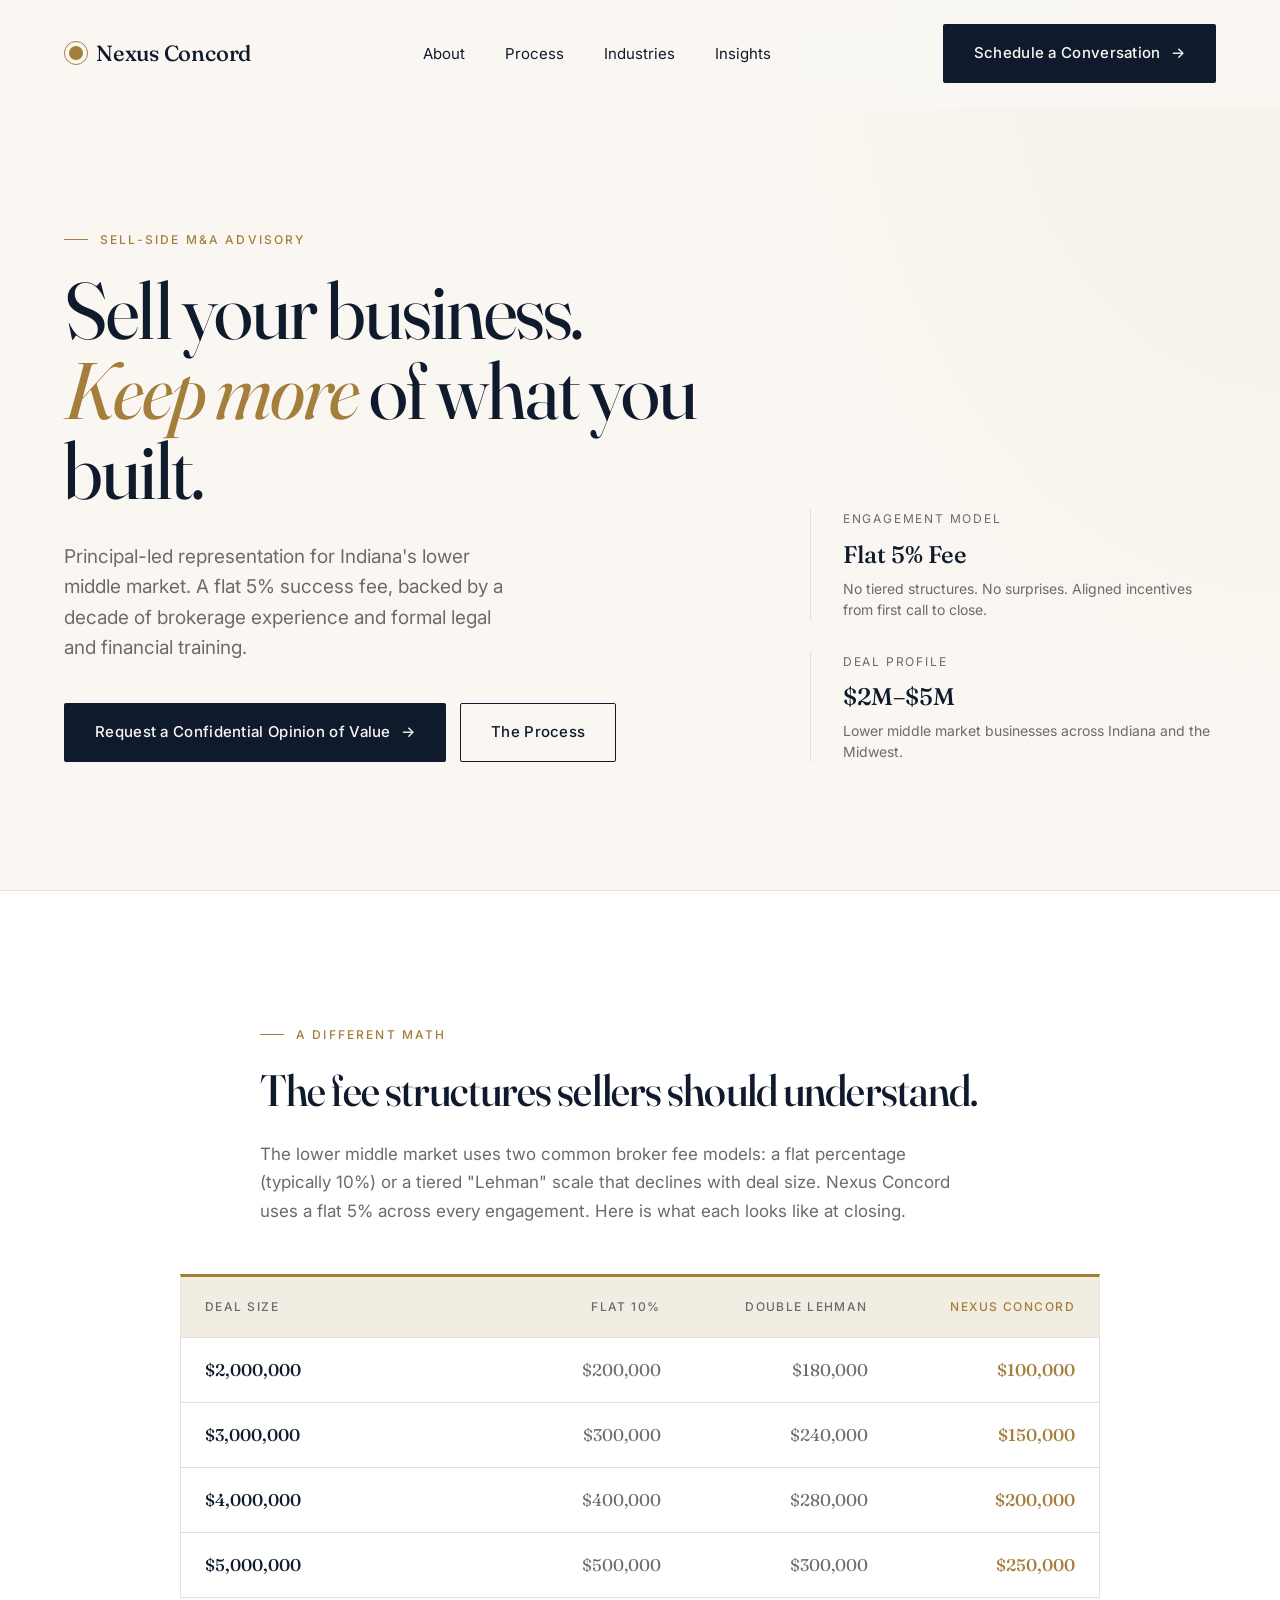
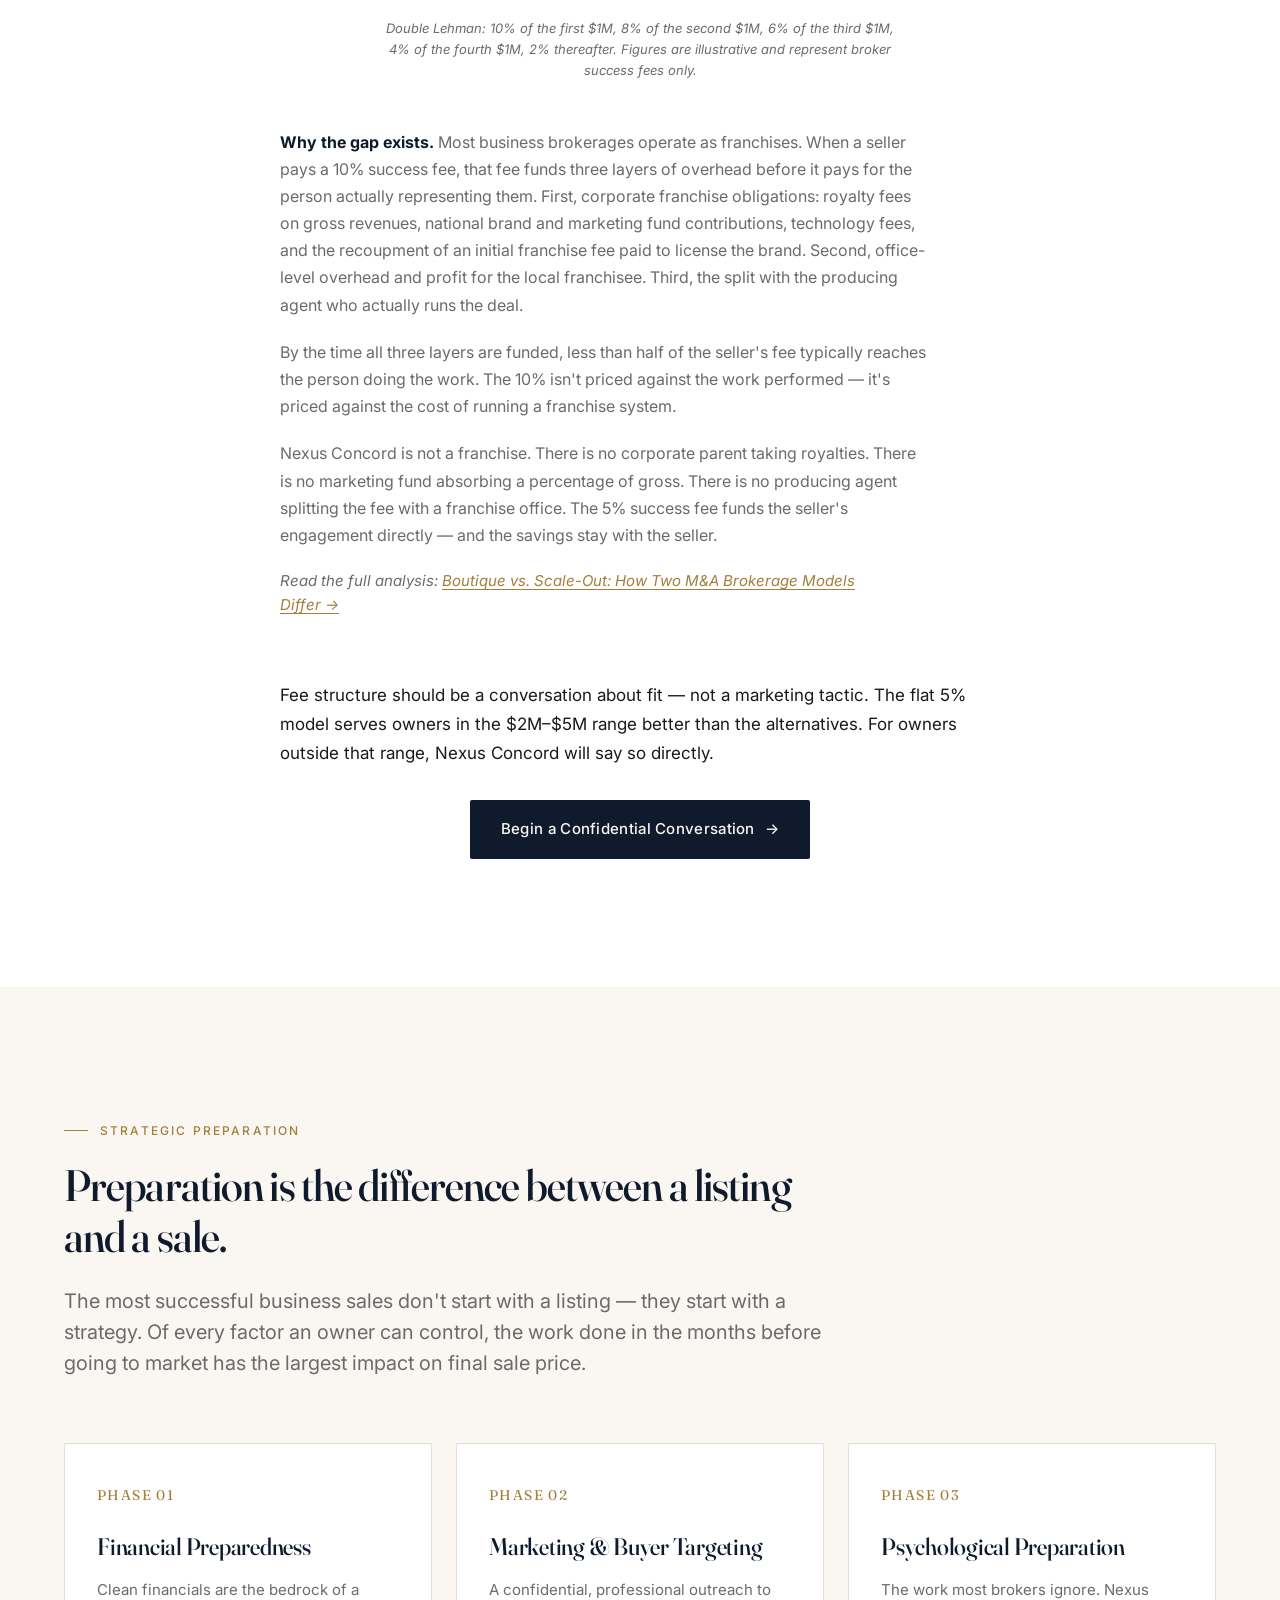
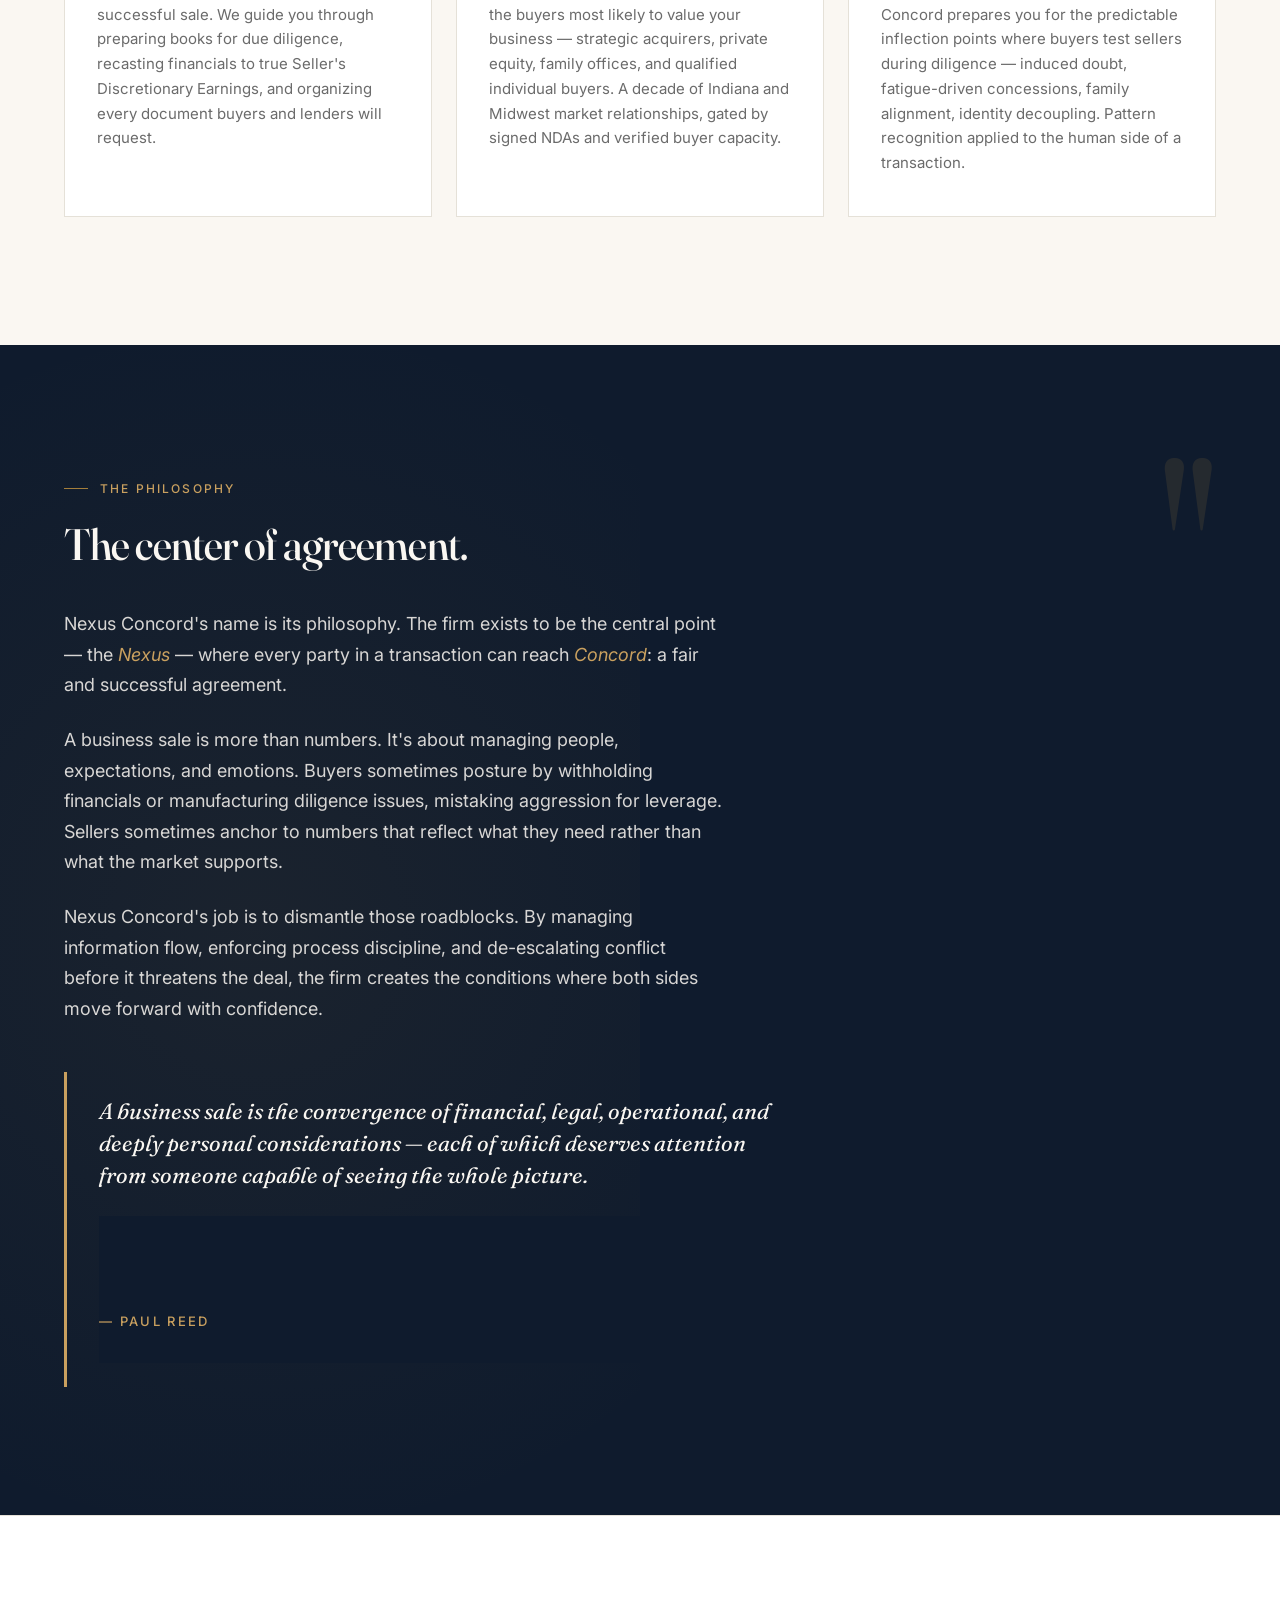
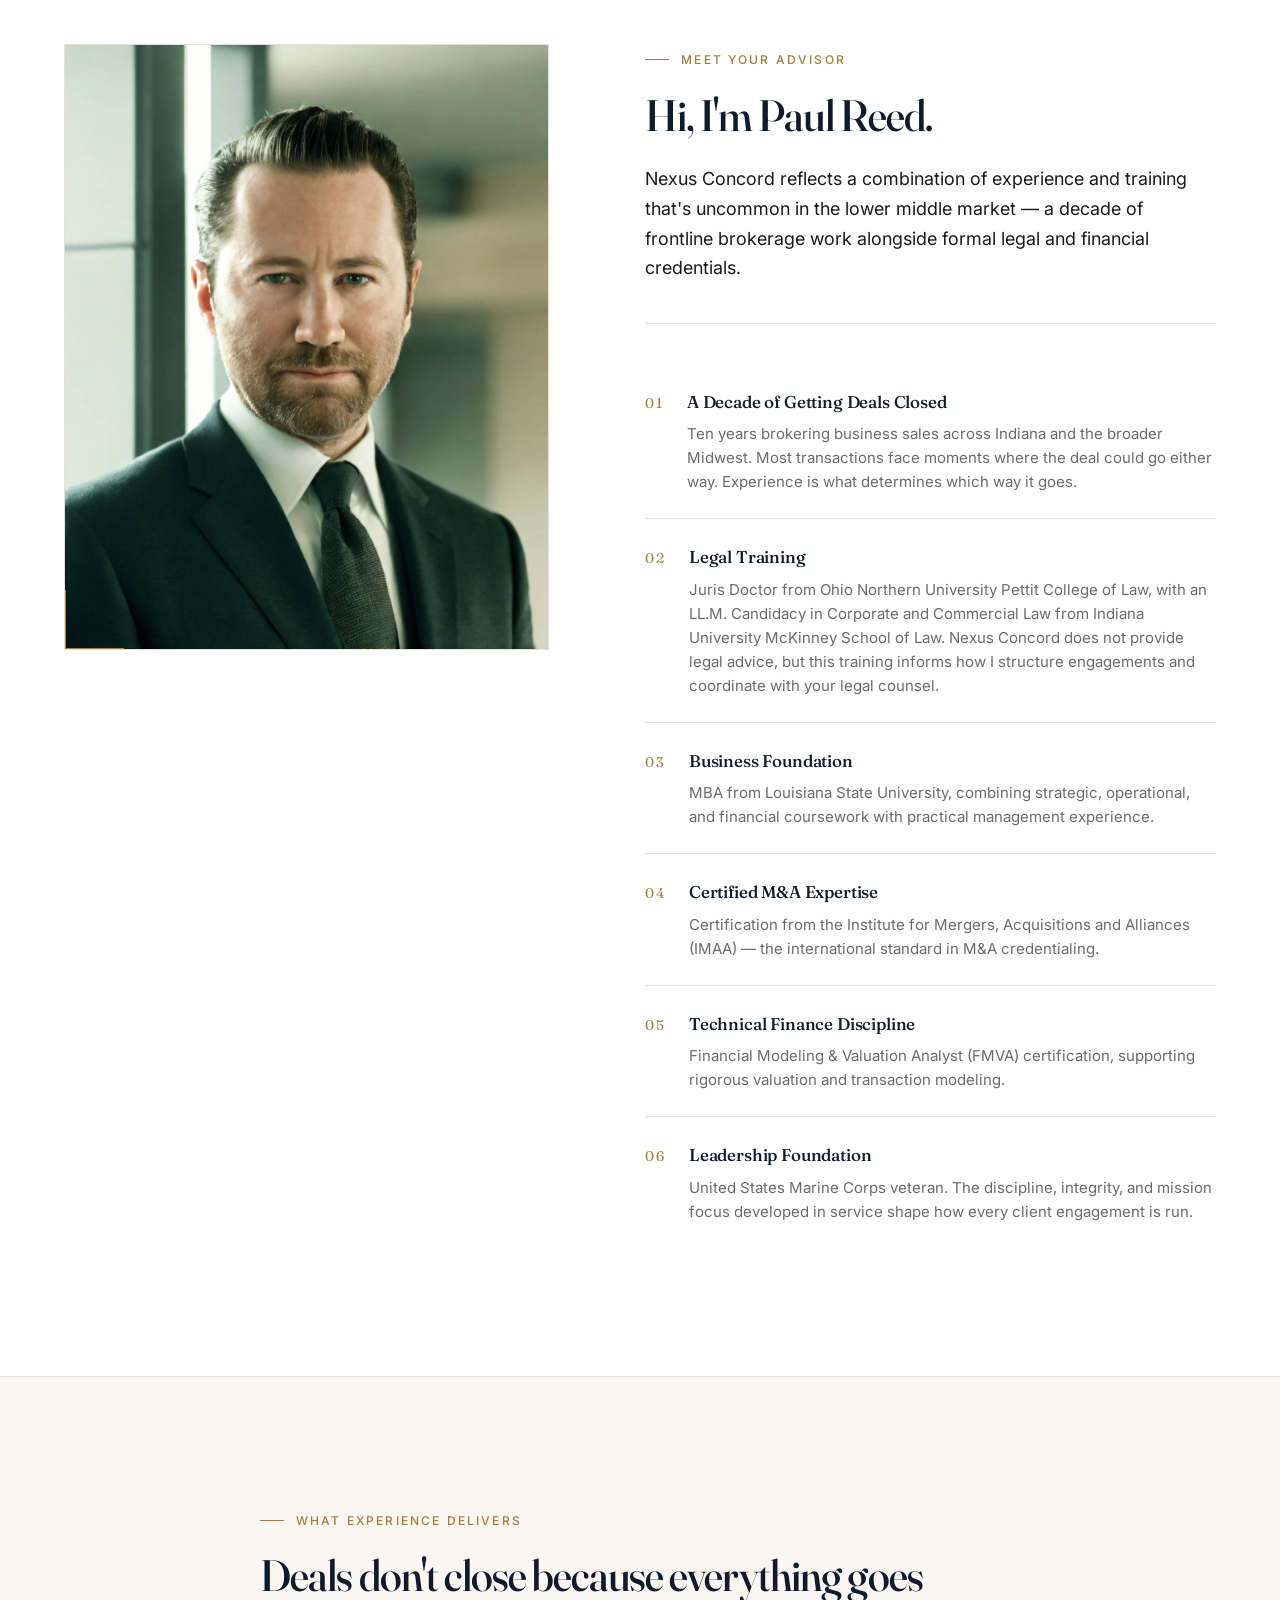
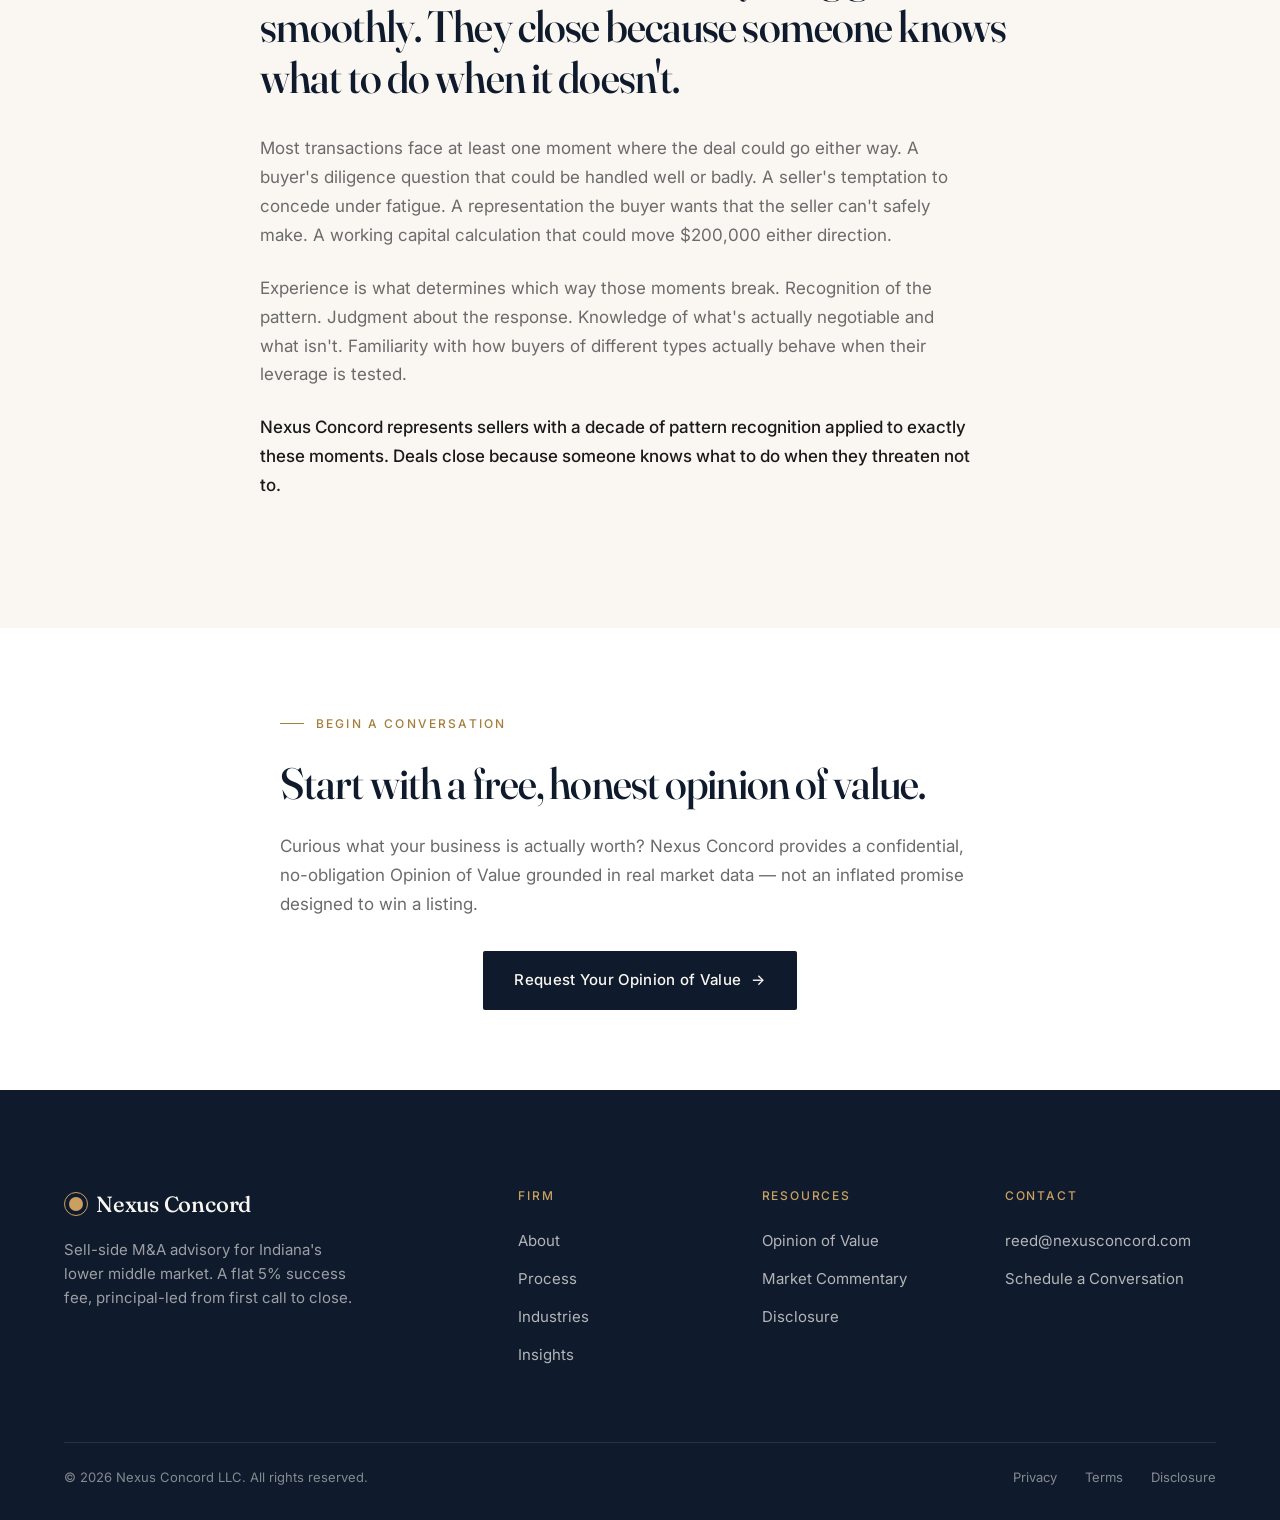
==== commit 766a56d3: "Update index.html Add gap spacing to fee comparison grid rows for mobile readability" ====
--- a/index.html
+++ b/index.html
@@ -10,18 +10,6 @@
 <meta property="og:description" content="Principal-led M&A advisory for Indiana business owners. Flat 5% success fee.">
 <meta property="og:type" content="website">
 <meta property="og:url" content="https://www.nexusconcord.com">
-
-<script type="application/ld+json">
-{
-  "@context": "https://schema.org",
-  "@type": "ProfessionalService",
-  "name": "Nexus Concord",
-  "description": "Sell-side M&A advisory firm serving Indiana and the Midwest lower middle market.",
-  "url": "https://www.nexusconcord.com",
-  "areaServed": { "@type": "State", "name": "Indiana" },
-  "founder": { "@type": "Person", "name": "Paul Reed", "jobTitle": "Founder & Principal Advisor" }
-}
-</script>
 
 <link rel="preconnect" href="https://fonts.googleapis.com">
 <link rel="preconnect" href="https://fonts.gstatic.com" crossorigin>
@@ -358,8 +346,8 @@
       "url": "https://www.nexusconcord.com",
       "description": "Boutique sell-side M&A advisory firm serving Indiana business owners in the lower middle market. Flat 5% success fee, principal-led engagements from valuation through closing.",
       "email": "reed@nexusconcord.com",
-      "image": "https://www.nexusconcord.com/logo-mark-transparent-512.png",
-      "logo": "https://www.nexusconcord.com/logo-mark-transparent-512.png",
+      "image": "https://nexus-concord.vercel.app/logo-mark-transparent-512.png",
+      "logo": "https://nexus-concord.vercel.app/logo-mark-transparent-512.png",
       "areaServed": [
         {
           "@type": "State",
@@ -439,6 +427,7 @@
         "@id": "https://www.nexusconcord.com/#organization"
       },
       "description": "Founder of Nexus Concord, a boutique sell-side M&A advisory firm in Indiana. A decade of brokerage experience combined with formal legal and financial training.",
+      "image": "https://nexus-concord.vercel.app/paul-reed-about.jpg",
       "hasCredential": [
         {
           "@type": "EducationalOccupationalCredential",
@@ -558,35 +547,35 @@
     <div style="max-width: 920px; margin: 0 auto;" class="reveal">
       <div style="background: var(--white); border: 1px solid var(--border); border-top: 3px solid var(--brass); overflow: hidden;">
 
-        <div style="display: grid; grid-template-columns: 1.3fr 1fr 1fr 1fr; padding: 1.25rem 1.5rem; background: var(--cream-warm); border-bottom: 1px solid var(--border); font-size: 0.75rem; text-transform: uppercase; letter-spacing: 0.12em; color: var(--text-muted); font-weight: 500;">
+        <div style="display: grid; grid-template-columns: 1.3fr 1fr 1fr 1fr; gap: 1rem; padding: 1.25rem 1.5rem; background: var(--cream-warm); border-bottom: 1px solid var(--border); font-size: 0.75rem; text-transform: uppercase; letter-spacing: 0.12em; color: var(--text-muted); font-weight: 500;">
           <div>Deal Size</div>
           <div style="text-align: right;">Flat 10%</div>
           <div style="text-align: right;">Double Lehman</div>
           <div style="text-align: right; color: var(--brass);">Nexus Concord</div>
         </div>
 
-        <div style="display: grid; grid-template-columns: 1.3fr 1fr 1fr 1fr; padding: 1.125rem 1.5rem; border-bottom: 1px solid var(--border); font-family: 'Fraunces', serif; font-size: 1.0625rem; align-items: center;">
+        <div style="display: grid; grid-template-columns: 1.3fr 1fr 1fr 1fr; gap: 1rem; padding: 1.125rem 1.5rem; border-bottom: 1px solid var(--border); font-family: 'Fraunces', serif; font-size: 1.0625rem; align-items: center;">
           <div style="color: var(--navy); font-weight: 500;">$2,000,000</div>
           <div style="text-align: right; color: var(--text-muted);">$200,000</div>
           <div style="text-align: right; color: var(--text-muted);">$180,000</div>
           <div style="text-align: right; color: var(--brass); font-weight: 500;">$100,000</div>
         </div>
 
-        <div style="display: grid; grid-template-columns: 1.3fr 1fr 1fr 1fr; padding: 1.125rem 1.5rem; border-bottom: 1px solid var(--border); font-family: 'Fraunces', serif; font-size: 1.0625rem; align-items: center;">
+        <div style="display: grid; grid-template-columns: 1.3fr 1fr 1fr 1fr; gap: 1rem; padding: 1.125rem 1.5rem; border-bottom: 1px solid var(--border); font-family: 'Fraunces', serif; font-size: 1.0625rem; align-items: center;">
           <div style="color: var(--navy); font-weight: 500;">$3,000,000</div>
           <div style="text-align: right; color: var(--text-muted);">$300,000</div>
           <div style="text-align: right; color: var(--text-muted);">$240,000</div>
           <div style="text-align: right; color: var(--brass); font-weight: 500;">$150,000</div>
         </div>
 
-        <div style="display: grid; grid-template-columns: 1.3fr 1fr 1fr 1fr; padding: 1.125rem 1.5rem; border-bottom: 1px solid var(--border); font-family: 'Fraunces', serif; font-size: 1.0625rem; align-items: center;">
+        <div style="display: grid; grid-template-columns: 1.3fr 1fr 1fr 1fr; gap: 1rem; padding: 1.125rem 1.5rem; border-bottom: 1px solid var(--border); font-family: 'Fraunces', serif; font-size: 1.0625rem; align-items: center;">
           <div style="color: var(--navy); font-weight: 500;">$4,000,000</div>
           <div style="text-align: right; color: var(--text-muted);">$400,000</div>
           <div style="text-align: right; color: var(--text-muted);">$280,000</div>
           <div style="text-align: right; color: var(--brass); font-weight: 500;">$200,000</div>
         </div>
 
-        <div style="display: grid; grid-template-columns: 1.3fr 1fr 1fr 1fr; padding: 1.125rem 1.5rem; font-family: 'Fraunces', serif; font-size: 1.0625rem; align-items: center;">
+        <div style="display: grid; grid-template-columns: 1.3fr 1fr 1fr 1fr; gap: 1rem; padding: 1.125rem 1.5rem; font-family: 'Fraunces', serif; font-size: 1.0625rem; align-items: center;">
           <div style="color: var(--navy); font-weight: 500;">$5,000,000</div>
           <div style="text-align: right; color: var(--text-muted);">$500,000</div>
           <div style="text-align: right; color: var(--text-muted);">$300,000</div>
